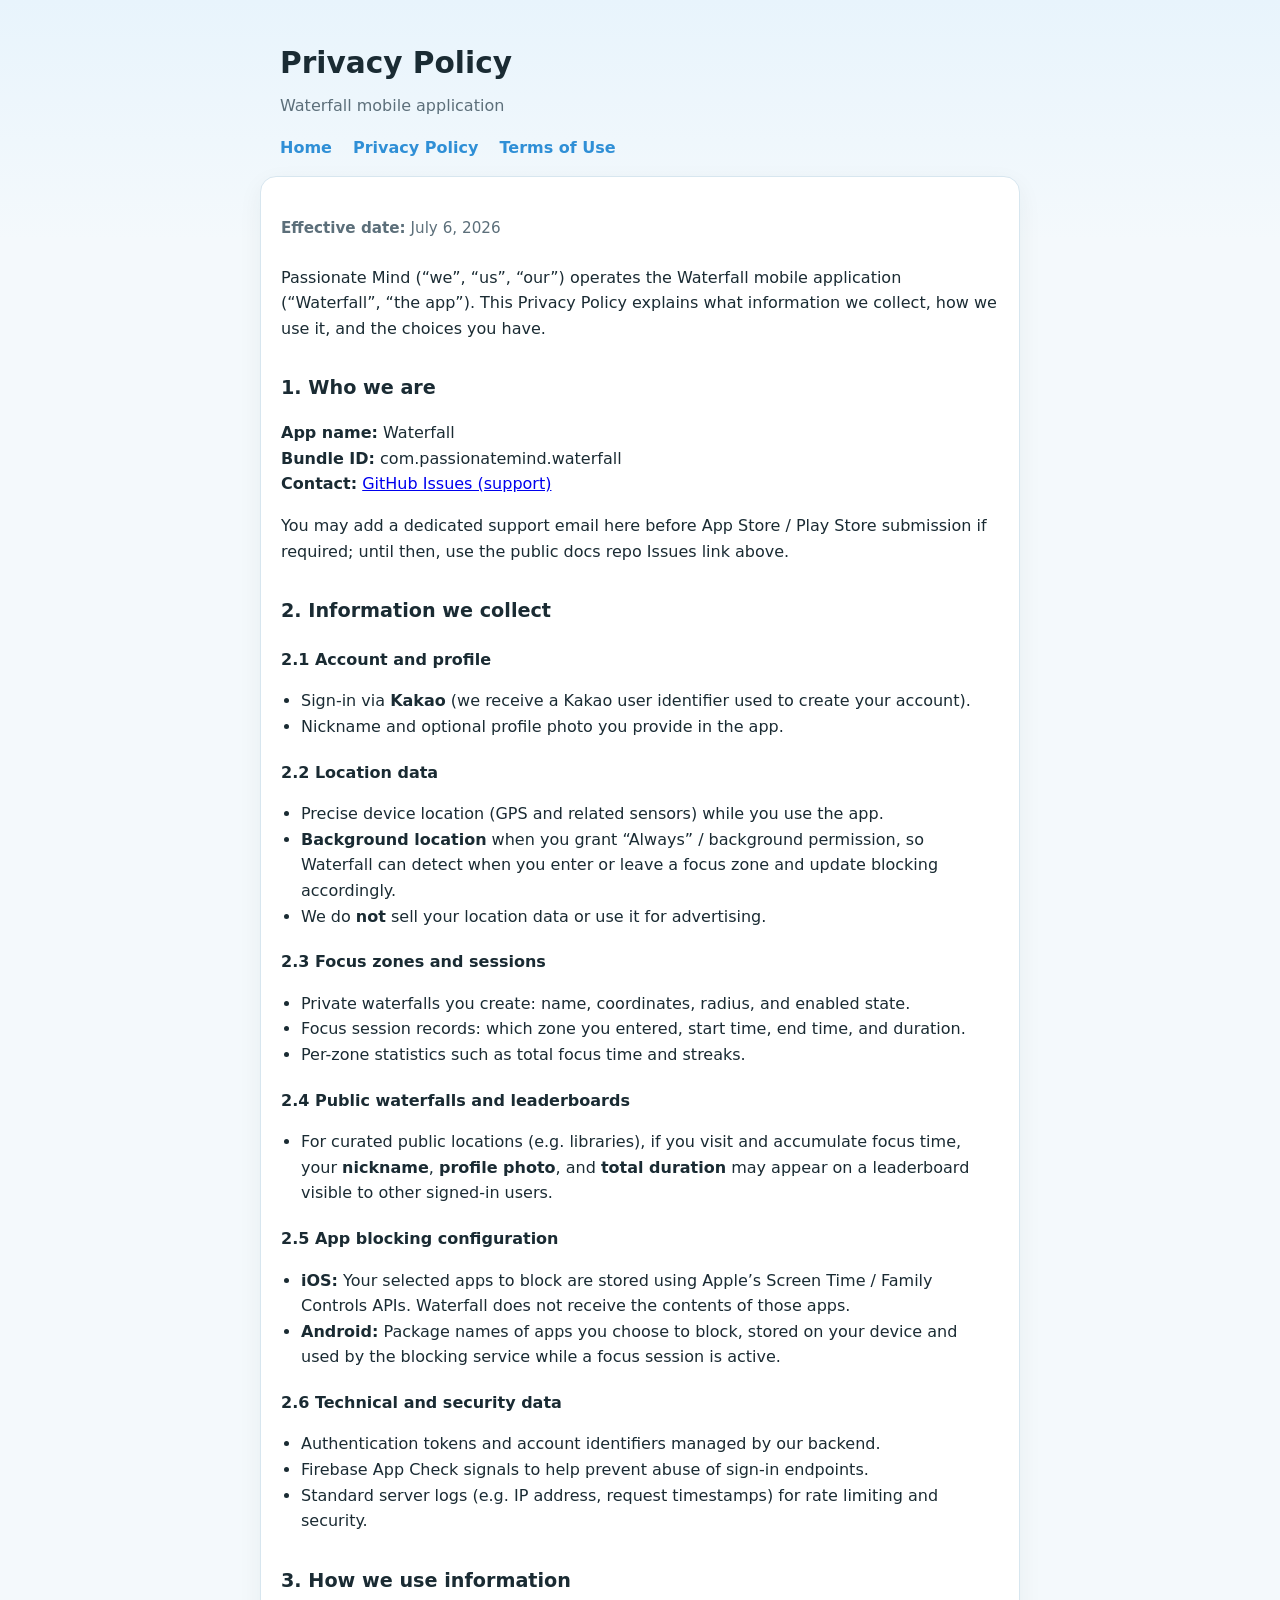
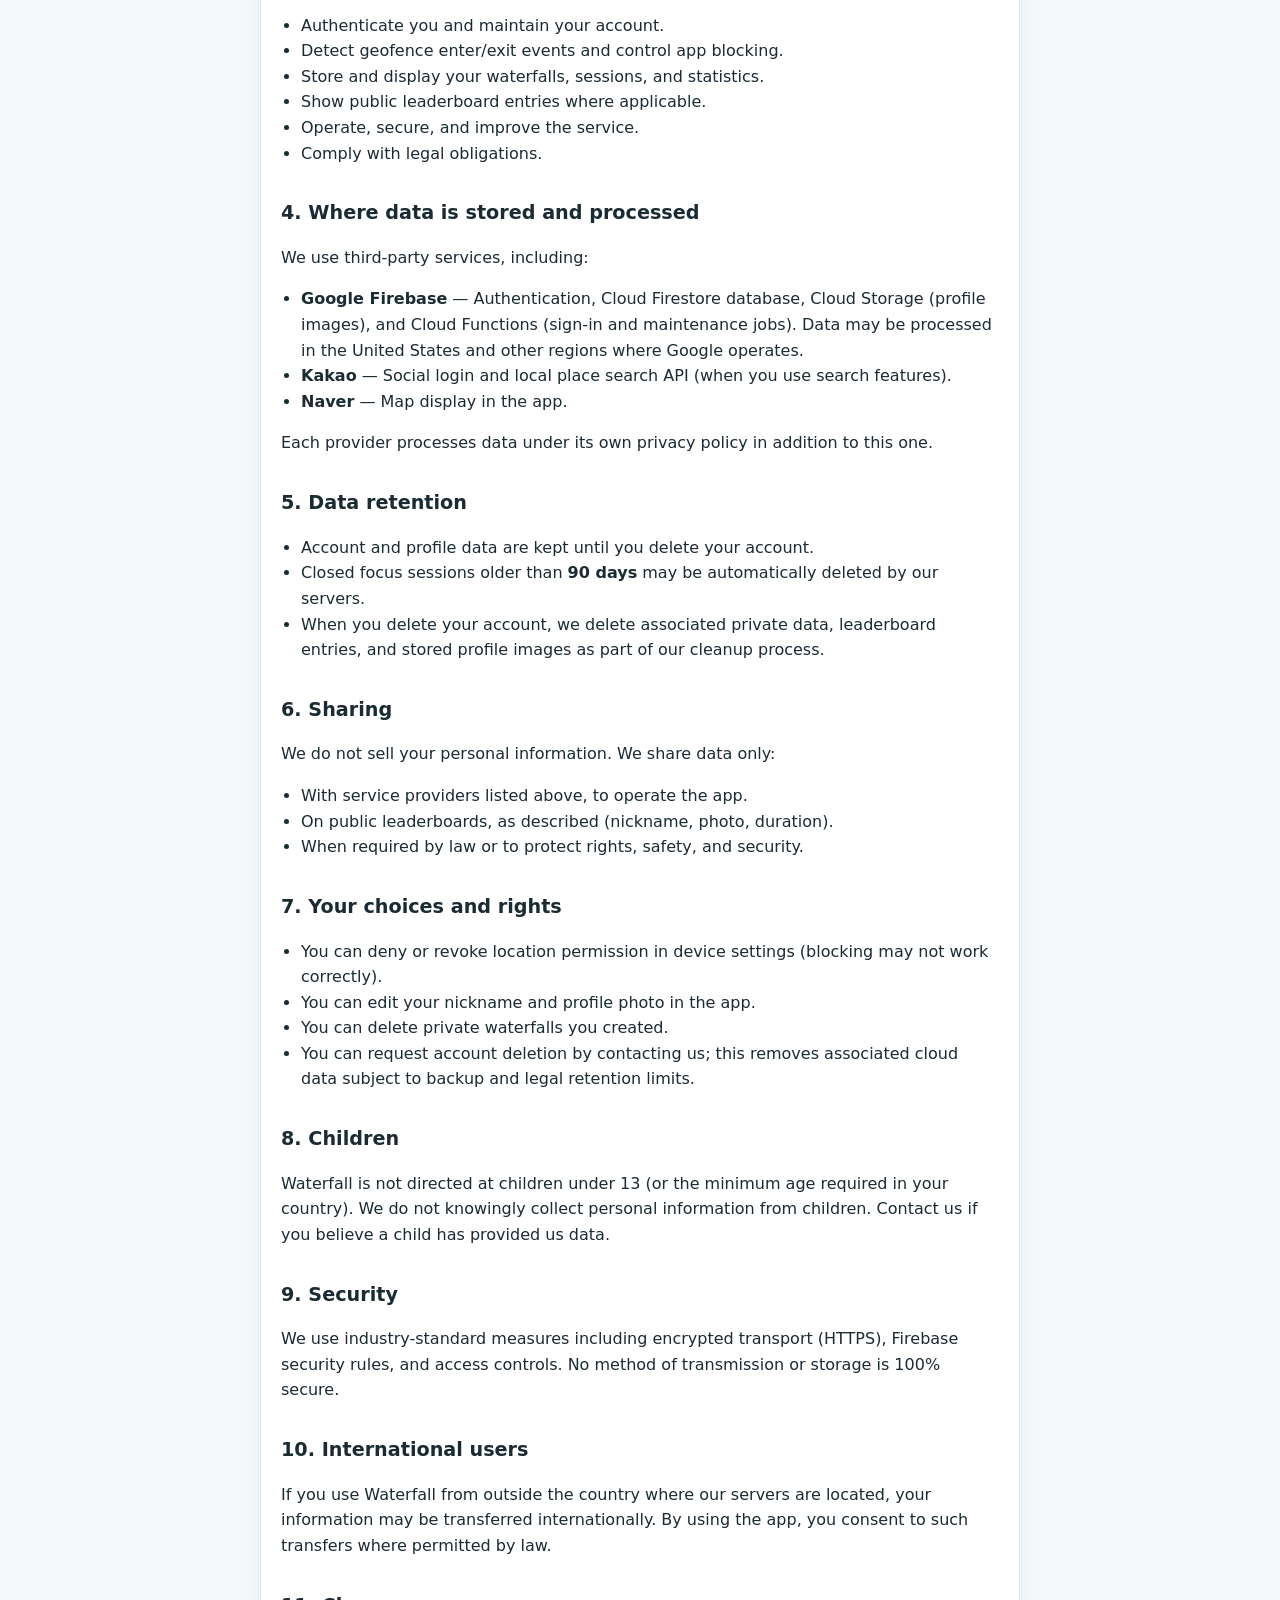
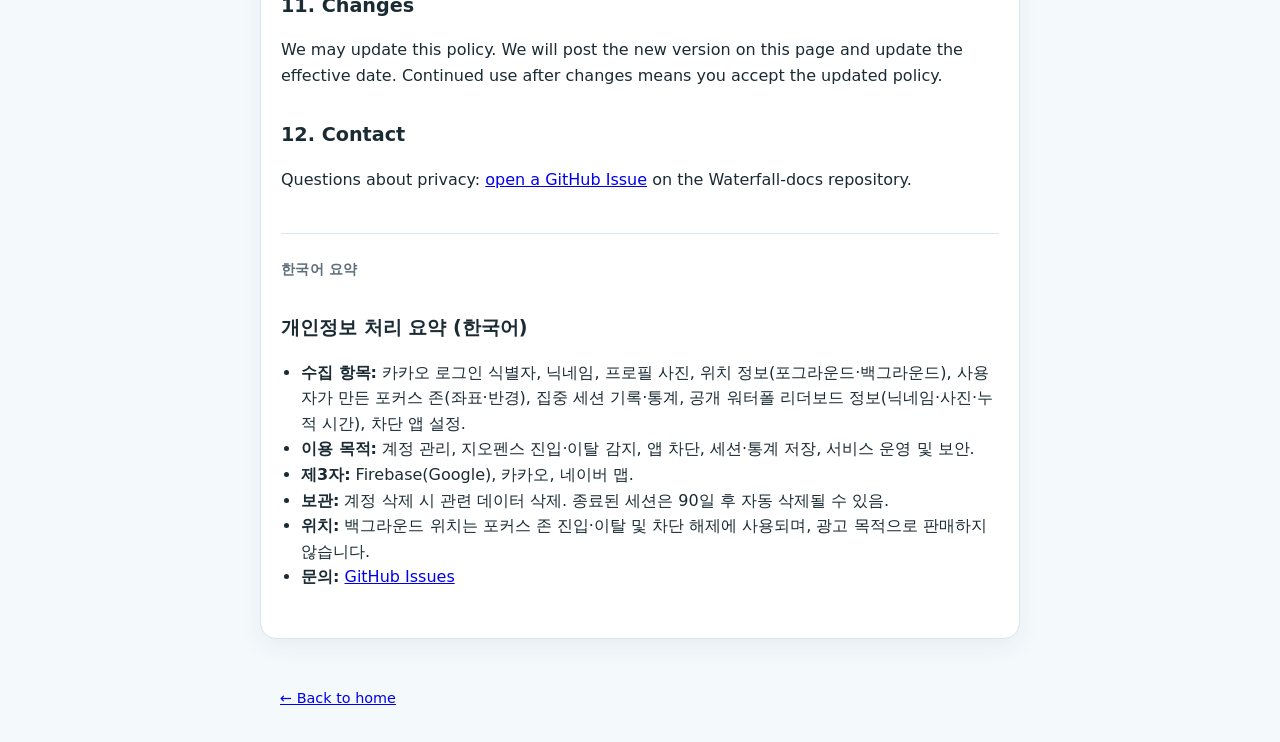
==== privacy.html @ 84b1f86c "Add Waterfall homepage, privacy policy, and terms of use. Co-authored-by: Cursor <cursoragent@cursor" ====
<!DOCTYPE html>
<html lang="en">
  <head>
    <meta charset="utf-8" />
    <meta name="viewport" content="width=device-width, initial-scale=1" />
    <title>Privacy Policy — Waterfall</title>
    <link rel="stylesheet" href="css/style.css" />
  </head>
  <body>
    <header>
      <h1>Privacy Policy</h1>
      <p>Waterfall mobile application</p>
    </header>

    <nav>
      <a href="index.html">Home</a>
      <a href="privacy.html">Privacy Policy</a>
      <a href="terms.html">Terms of Use</a>
    </nav>

    <main>
      <p class="meta"><strong>Effective date:</strong> July 6, 2026</p>

      <p>
        Passionate Mind (“we”, “us”, “our”) operates the Waterfall mobile application
        (“Waterfall”, “the app”). This Privacy Policy explains what information we collect,
        how we use it, and the choices you have.
      </p>

      <h2>1. Who we are</h2>
      <p>
        <strong>App name:</strong> Waterfall<br />
        <strong>Bundle ID:</strong> com.passionatemind.waterfall<br />
        <strong>Contact:</strong>
        <a href="https://github.com/Halley04/Waterfall-docs/issues">GitHub Issues (support)</a>
      </p>
      <p>
        You may add a dedicated support email here before App Store / Play Store submission
        if required; until then, use the public docs repo Issues link above.
      </p>

      <h2>2. Information we collect</h2>

      <h3>2.1 Account and profile</h3>
      <ul>
        <li>Sign-in via <strong>Kakao</strong> (we receive a Kakao user identifier used to create your account).</li>
        <li>Nickname and optional profile photo you provide in the app.</li>
      </ul>

      <h3>2.2 Location data</h3>
      <ul>
        <li>Precise device location (GPS and related sensors) while you use the app.</li>
        <li>
          <strong>Background location</strong> when you grant “Always” / background permission,
          so Waterfall can detect when you enter or leave a focus zone and update blocking
          accordingly.
        </li>
        <li>
          We do <strong>not</strong> sell your location data or use it for advertising.
        </li>
      </ul>

      <h3>2.3 Focus zones and sessions</h3>
      <ul>
        <li>Private waterfalls you create: name, coordinates, radius, and enabled state.</li>
        <li>Focus session records: which zone you entered, start time, end time, and duration.</li>
        <li>Per-zone statistics such as total focus time and streaks.</li>
      </ul>

      <h3>2.4 Public waterfalls and leaderboards</h3>
      <ul>
        <li>
          For curated public locations (e.g. libraries), if you visit and accumulate focus time,
          your <strong>nickname</strong>, <strong>profile photo</strong>, and <strong>total duration</strong>
          may appear on a leaderboard visible to other signed-in users.
        </li>
      </ul>

      <h3>2.5 App blocking configuration</h3>
      <ul>
        <li>
          <strong>iOS:</strong> Your selected apps to block are stored using Apple’s Screen Time /
          Family Controls APIs. Waterfall does not receive the contents of those apps.
        </li>
        <li>
          <strong>Android:</strong> Package names of apps you choose to block, stored on your device
          and used by the blocking service while a focus session is active.
        </li>
      </ul>

      <h3>2.6 Technical and security data</h3>
      <ul>
        <li>Authentication tokens and account identifiers managed by our backend.</li>
        <li>Firebase App Check signals to help prevent abuse of sign-in endpoints.</li>
        <li>Standard server logs (e.g. IP address, request timestamps) for rate limiting and security.</li>
      </ul>

      <h2>3. How we use information</h2>
      <ul>
        <li>Authenticate you and maintain your account.</li>
        <li>Detect geofence enter/exit events and control app blocking.</li>
        <li>Store and display your waterfalls, sessions, and statistics.</li>
        <li>Show public leaderboard entries where applicable.</li>
        <li>Operate, secure, and improve the service.</li>
        <li>Comply with legal obligations.</li>
      </ul>

      <h2>4. Where data is stored and processed</h2>
      <p>We use third-party services, including:</p>
      <ul>
        <li><strong>Google Firebase</strong> — Authentication, Cloud Firestore database, Cloud Storage (profile images), and Cloud Functions (sign-in and maintenance jobs). Data may be processed in the United States and other regions where Google operates.</li>
        <li><strong>Kakao</strong> — Social login and local place search API (when you use search features).</li>
        <li><strong>Naver</strong> — Map display in the app.</li>
      </ul>
      <p>
        Each provider processes data under its own privacy policy in addition to this one.
      </p>

      <h2>5. Data retention</h2>
      <ul>
        <li>Account and profile data are kept until you delete your account.</li>
        <li>Closed focus sessions older than <strong>90 days</strong> may be automatically deleted by our servers.</li>
        <li>When you delete your account, we delete associated private data, leaderboard entries, and stored profile images as part of our cleanup process.</li>
      </ul>

      <h2>6. Sharing</h2>
      <p>We do not sell your personal information. We share data only:</p>
      <ul>
        <li>With service providers listed above, to operate the app.</li>
        <li>On public leaderboards, as described (nickname, photo, duration).</li>
        <li>When required by law or to protect rights, safety, and security.</li>
      </ul>

      <h2>7. Your choices and rights</h2>
      <ul>
        <li>You can deny or revoke location permission in device settings (blocking may not work correctly).</li>
        <li>You can edit your nickname and profile photo in the app.</li>
        <li>You can delete private waterfalls you created.</li>
        <li>You can request account deletion by contacting us; this removes associated cloud data subject to backup and legal retention limits.</li>
      </ul>

      <h2>8. Children</h2>
      <p>
        Waterfall is not directed at children under 13 (or the minimum age required in your
        country). We do not knowingly collect personal information from children. Contact us if
        you believe a child has provided us data.
      </p>

      <h2>9. Security</h2>
      <p>
        We use industry-standard measures including encrypted transport (HTTPS), Firebase
        security rules, and access controls. No method of transmission or storage is 100% secure.
      </p>

      <h2>10. International users</h2>
      <p>
        If you use Waterfall from outside the country where our servers are located, your
        information may be transferred internationally. By using the app, you consent to such
        transfers where permitted by law.
      </p>

      <h2>11. Changes</h2>
      <p>
        We may update this policy. We will post the new version on this page and update the
        effective date. Continued use after changes means you accept the updated policy.
      </p>

      <h2>12. Contact</h2>
      <p>
        Questions about privacy:
        <a href="https://github.com/Halley04/Waterfall-docs/issues">open a GitHub Issue</a>
        on the Waterfall-docs repository.
      </p>

      <p class="lang-divider">한국어 요약</p>

      <h2>개인정보 처리 요약 (한국어)</h2>
      <ul>
        <li><strong>수집 항목:</strong> 카카오 로그인 식별자, 닉네임, 프로필 사진, 위치 정보(포그라운드·백그라운드), 사용자가 만든 포커스 존(좌표·반경), 집중 세션 기록·통계, 공개 워터폴 리더보드 정보(닉네임·사진·누적 시간), 차단 앱 설정.</li>
        <li><strong>이용 목적:</strong> 계정 관리, 지오펜스 진입·이탈 감지, 앱 차단, 세션·통계 저장, 서비스 운영 및 보안.</li>
        <li><strong>제3자:</strong> Firebase(Google), 카카오, 네이버 맵.</li>
        <li><strong>보관:</strong> 계정 삭제 시 관련 데이터 삭제. 종료된 세션은 90일 후 자동 삭제될 수 있음.</li>
        <li><strong>위치:</strong> 백그라운드 위치는 포커스 존 진입·이탈 및 차단 해제에 사용되며, 광고 목적으로 판매하지 않습니다.</li>
        <li><strong>문의:</strong> <a href="https://github.com/Halley04/Waterfall-docs/issues">GitHub Issues</a></li>
      </ul>
    </main>

    <footer>
      <p><a href="index.html">← Back to home</a></p>
    </footer>
  </body>
</html>
---- css/style.css ----
:root {
  color-scheme: light;
  --bg: #f4f9fc;
  --surface: #ffffff;
  --text: #1a2b33;
  --muted: #5c6f7a;
  --accent: #2f8fd6;
  --border: #d7e6ef;
  --max-width: 760px;
}

* {
  box-sizing: border-box;
}

body {
  margin: 0;
  font-family: "Segoe UI", system-ui, -apple-system, sans-serif;
  line-height: 1.6;
  color: var(--text);
  background: linear-gradient(180deg, #e8f4fc 0%, var(--bg) 240px);
}

header {
  max-width: var(--max-width);
  margin: 0 auto;
  padding: 2.5rem 1.25rem 1rem;
}

header h1 {
  margin: 0 0 0.35rem;
  font-size: 1.85rem;
  font-weight: 700;
}

header p {
  margin: 0;
  color: var(--muted);
}

nav {
  max-width: var(--max-width);
  margin: 0 auto;
  padding: 0 1.25rem 1rem;
}

nav a {
  color: var(--accent);
  text-decoration: none;
  margin-right: 1rem;
  font-weight: 600;
}

nav a:hover {
  text-decoration: underline;
}

main {
  max-width: var(--max-width);
  margin: 0 auto 3rem;
  padding: 1.5rem 1.25rem 2rem;
  background: var(--surface);
  border: 1px solid var(--border);
  border-radius: 16px;
  box-shadow: 0 8px 24px rgba(26, 43, 51, 0.06);
}

main h2 {
  margin-top: 2rem;
  margin-bottom: 0.75rem;
  font-size: 1.2rem;
}

main h2:first-child {
  margin-top: 0;
}

main h3 {
  margin-top: 1.25rem;
  margin-bottom: 0.5rem;
  font-size: 1rem;
}

main p,
main li {
  color: var(--text);
}

main ul {
  padding-left: 1.25rem;
}

.meta {
  color: var(--muted);
  font-size: 0.95rem;
  margin-bottom: 1.5rem;
}

.hero {
  max-width: var(--max-width);
  margin: 0 auto;
  padding: 0 1.25rem 2rem;
}

.hero-card {
  background: var(--surface);
  border: 1px solid var(--border);
  border-radius: 16px;
  padding: 1.5rem 1.25rem;
  box-shadow: 0 8px 24px rgba(26, 43, 51, 0.06);
}

.hero-card h2 {
  margin-top: 0;
}

.cta-row {
  display: flex;
  flex-wrap: wrap;
  gap: 0.75rem;
  margin-top: 1.25rem;
}

.cta-row a {
  display: inline-block;
  padding: 0.65rem 1rem;
  border-radius: 10px;
  background: var(--accent);
  color: #fff;
  text-decoration: none;
  font-weight: 600;
}

.cta-row a.secondary {
  background: #fff;
  color: var(--accent);
  border: 1px solid var(--border);
}

footer {
  max-width: var(--max-width);
  margin: 0 auto 2rem;
  padding: 0 1.25rem;
  color: var(--muted);
  font-size: 0.9rem;
}

.lang-divider {
  margin: 2.5rem 0 1rem;
  padding-top: 1.5rem;
  border-top: 1px solid var(--border);
  color: var(--muted);
  font-size: 0.9rem;
  font-weight: 600;
  letter-spacing: 0.02em;
  text-transform: uppercase;
}
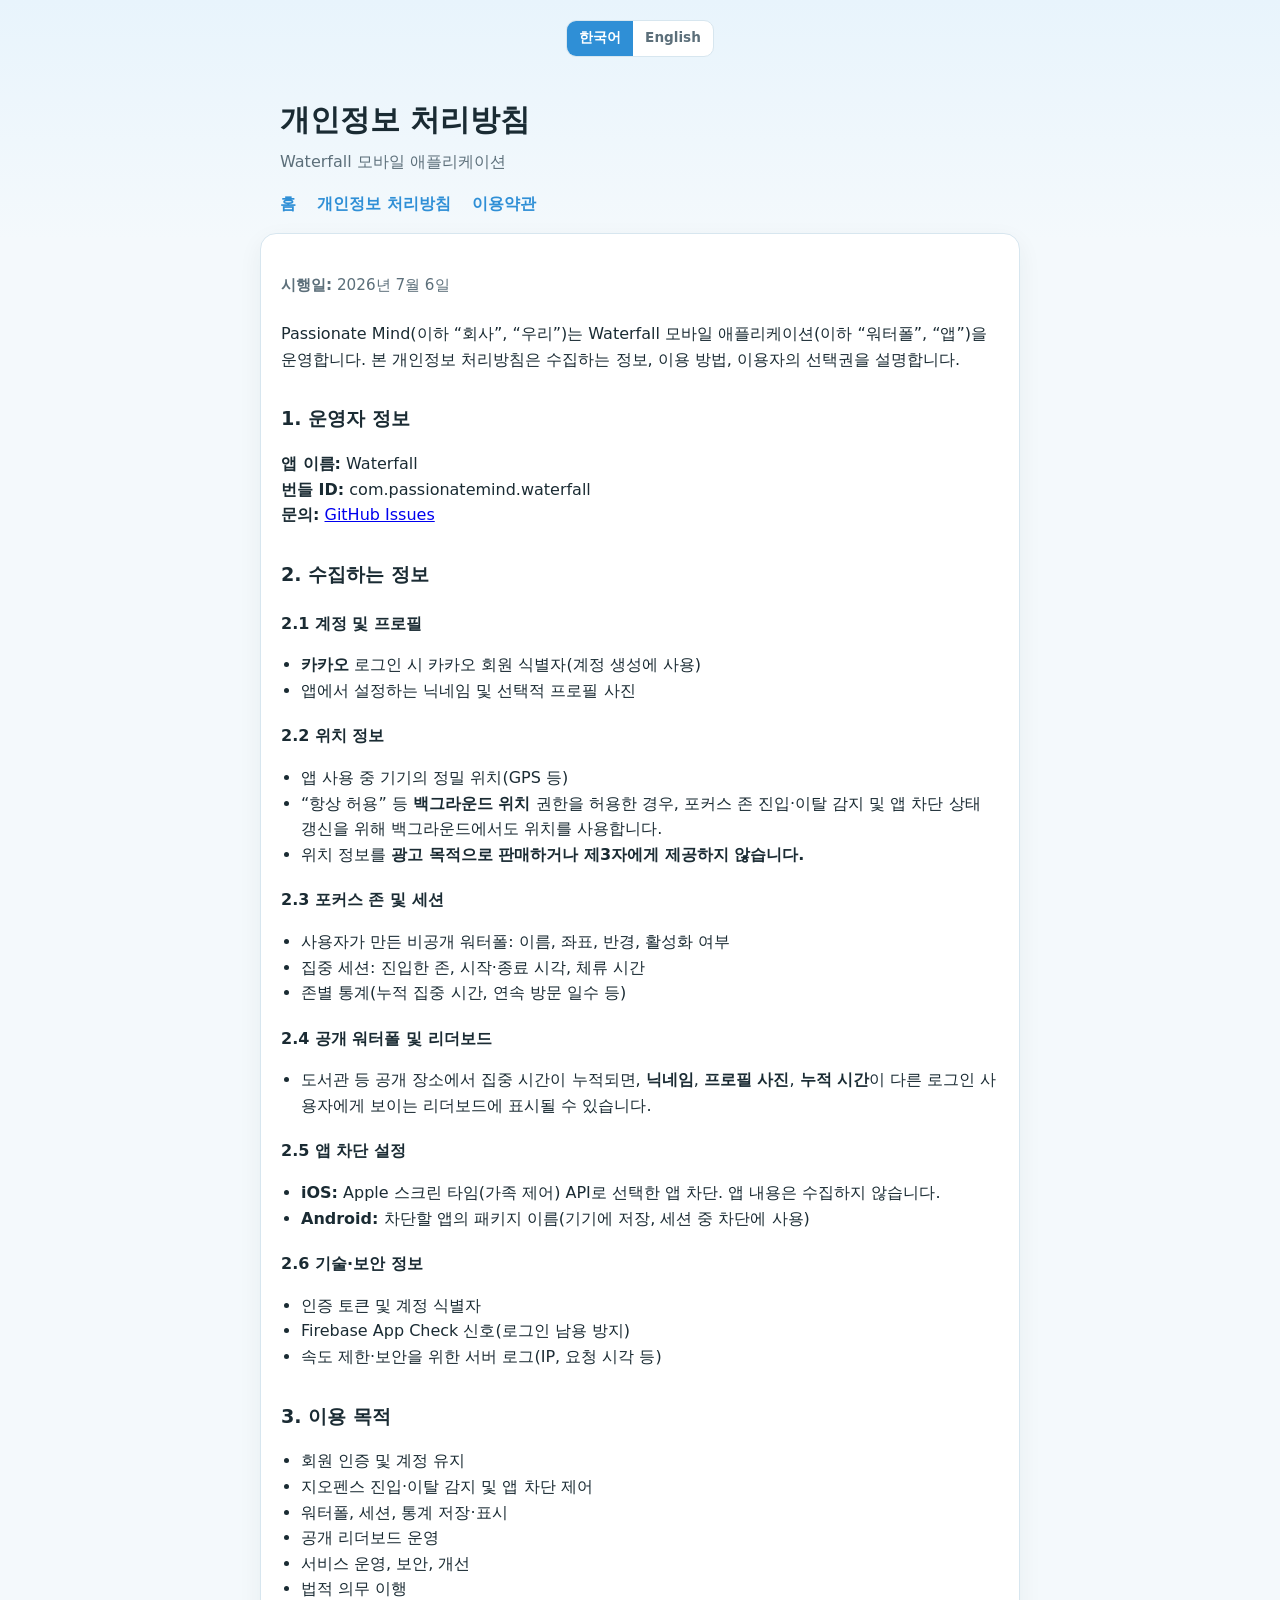
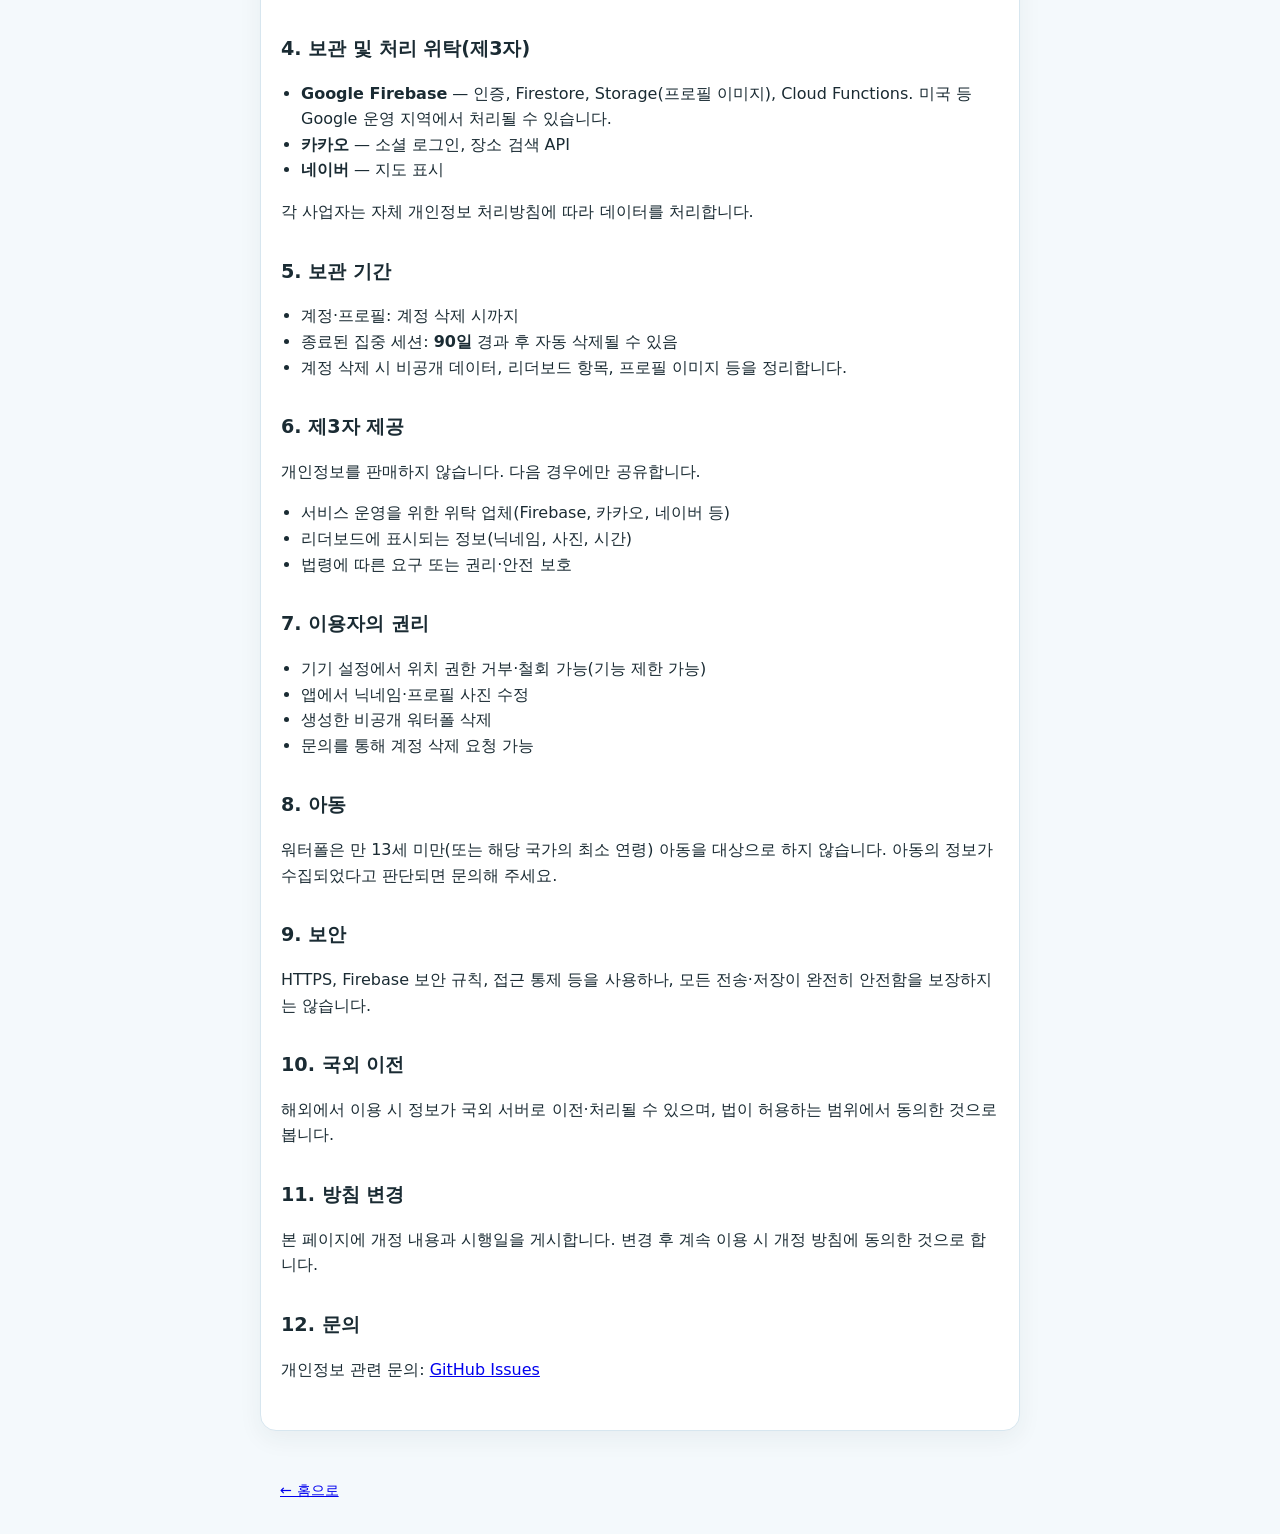
==== commit 2ef91f18: "Default legal pages to Korean with English language toggle. Co-authored-by: Cursor <cursoragent@curs" ====
--- a/privacy.html
+++ b/privacy.html
@@ -1,192 +1,254 @@
 <!DOCTYPE html>
-<html lang="en">
+<html lang="ko">
   <head>
     <meta charset="utf-8" />
     <meta name="viewport" content="width=device-width, initial-scale=1" />
-    <title>Privacy Policy — Waterfall</title>
+    <title>개인정보 처리방침 — Waterfall</title>
     <link rel="stylesheet" href="css/style.css" />
+    <script src="js/i18n.js" defer></script>
   </head>
-  <body>
-    <header>
-      <h1>Privacy Policy</h1>
-      <p>Waterfall mobile application</p>
-    </header>
-
-    <nav>
-      <a href="index.html">Home</a>
-      <a href="privacy.html">Privacy Policy</a>
-      <a href="terms.html">Terms of Use</a>
-    </nav>
-
-    <main>
-      <p class="meta"><strong>Effective date:</strong> July 6, 2026</p>
-
-      <p>
-        Passionate Mind (“we”, “us”, “our”) operates the Waterfall mobile application
-        (“Waterfall”, “the app”). This Privacy Policy explains what information we collect,
-        how we use it, and the choices you have.
-      </p>
-
-      <h2>1. Who we are</h2>
-      <p>
-        <strong>App name:</strong> Waterfall<br />
-        <strong>Bundle ID:</strong> com.passionatemind.waterfall<br />
-        <strong>Contact:</strong>
-        <a href="https://github.com/Halley04/Waterfall-docs/issues">GitHub Issues (support)</a>
-      </p>
-      <p>
-        You may add a dedicated support email here before App Store / Play Store submission
-        if required; until then, use the public docs repo Issues link above.
-      </p>
-
-      <h2>2. Information we collect</h2>
-
-      <h3>2.1 Account and profile</h3>
-      <ul>
-        <li>Sign-in via <strong>Kakao</strong> (we receive a Kakao user identifier used to create your account).</li>
-        <li>Nickname and optional profile photo you provide in the app.</li>
-      </ul>
-
-      <h3>2.2 Location data</h3>
-      <ul>
-        <li>Precise device location (GPS and related sensors) while you use the app.</li>
-        <li>
-          <strong>Background location</strong> when you grant “Always” / background permission,
-          so Waterfall can detect when you enter or leave a focus zone and update blocking
-          accordingly.
-        </li>
-        <li>
-          We do <strong>not</strong> sell your location data or use it for advertising.
-        </li>
-      </ul>
-
-      <h3>2.3 Focus zones and sessions</h3>
-      <ul>
-        <li>Private waterfalls you create: name, coordinates, radius, and enabled state.</li>
-        <li>Focus session records: which zone you entered, start time, end time, and duration.</li>
-        <li>Per-zone statistics such as total focus time and streaks.</li>
-      </ul>
-
-      <h3>2.4 Public waterfalls and leaderboards</h3>
-      <ul>
-        <li>
-          For curated public locations (e.g. libraries), if you visit and accumulate focus time,
-          your <strong>nickname</strong>, <strong>profile photo</strong>, and <strong>total duration</strong>
-          may appear on a leaderboard visible to other signed-in users.
-        </li>
-      </ul>
-
-      <h3>2.5 App blocking configuration</h3>
-      <ul>
-        <li>
-          <strong>iOS:</strong> Your selected apps to block are stored using Apple’s Screen Time /
-          Family Controls APIs. Waterfall does not receive the contents of those apps.
-        </li>
-        <li>
-          <strong>Android:</strong> Package names of apps you choose to block, stored on your device
-          and used by the blocking service while a focus session is active.
-        </li>
-      </ul>
-
-      <h3>2.6 Technical and security data</h3>
-      <ul>
-        <li>Authentication tokens and account identifiers managed by our backend.</li>
-        <li>Firebase App Check signals to help prevent abuse of sign-in endpoints.</li>
-        <li>Standard server logs (e.g. IP address, request timestamps) for rate limiting and security.</li>
-      </ul>
-
-      <h2>3. How we use information</h2>
-      <ul>
-        <li>Authenticate you and maintain your account.</li>
-        <li>Detect geofence enter/exit events and control app blocking.</li>
-        <li>Store and display your waterfalls, sessions, and statistics.</li>
-        <li>Show public leaderboard entries where applicable.</li>
-        <li>Operate, secure, and improve the service.</li>
-        <li>Comply with legal obligations.</li>
-      </ul>
-
-      <h2>4. Where data is stored and processed</h2>
-      <p>We use third-party services, including:</p>
-      <ul>
-        <li><strong>Google Firebase</strong> — Authentication, Cloud Firestore database, Cloud Storage (profile images), and Cloud Functions (sign-in and maintenance jobs). Data may be processed in the United States and other regions where Google operates.</li>
-        <li><strong>Kakao</strong> — Social login and local place search API (when you use search features).</li>
-        <li><strong>Naver</strong> — Map display in the app.</li>
-      </ul>
-      <p>
-        Each provider processes data under its own privacy policy in addition to this one.
-      </p>
-
-      <h2>5. Data retention</h2>
-      <ul>
-        <li>Account and profile data are kept until you delete your account.</li>
-        <li>Closed focus sessions older than <strong>90 days</strong> may be automatically deleted by our servers.</li>
-        <li>When you delete your account, we delete associated private data, leaderboard entries, and stored profile images as part of our cleanup process.</li>
-      </ul>
-
-      <h2>6. Sharing</h2>
-      <p>We do not sell your personal information. We share data only:</p>
-      <ul>
-        <li>With service providers listed above, to operate the app.</li>
-        <li>On public leaderboards, as described (nickname, photo, duration).</li>
-        <li>When required by law or to protect rights, safety, and security.</li>
-      </ul>
-
-      <h2>7. Your choices and rights</h2>
-      <ul>
-        <li>You can deny or revoke location permission in device settings (blocking may not work correctly).</li>
-        <li>You can edit your nickname and profile photo in the app.</li>
-        <li>You can delete private waterfalls you created.</li>
-        <li>You can request account deletion by contacting us; this removes associated cloud data subject to backup and legal retention limits.</li>
-      </ul>
-
-      <h2>8. Children</h2>
-      <p>
-        Waterfall is not directed at children under 13 (or the minimum age required in your
-        country). We do not knowingly collect personal information from children. Contact us if
-        you believe a child has provided us data.
-      </p>
-
-      <h2>9. Security</h2>
-      <p>
-        We use industry-standard measures including encrypted transport (HTTPS), Firebase
-        security rules, and access controls. No method of transmission or storage is 100% secure.
-      </p>
-
-      <h2>10. International users</h2>
-      <p>
-        If you use Waterfall from outside the country where our servers are located, your
-        information may be transferred internationally. By using the app, you consent to such
-        transfers where permitted by law.
-      </p>
-
-      <h2>11. Changes</h2>
-      <p>
-        We may update this policy. We will post the new version on this page and update the
-        effective date. Continued use after changes means you accept the updated policy.
-      </p>
-
-      <h2>12. Contact</h2>
-      <p>
-        Questions about privacy:
-        <a href="https://github.com/Halley04/Waterfall-docs/issues">open a GitHub Issue</a>
-        on the Waterfall-docs repository.
-      </p>
-
-      <p class="lang-divider">한국어 요약</p>
-
-      <h2>개인정보 처리 요약 (한국어)</h2>
-      <ul>
-        <li><strong>수집 항목:</strong> 카카오 로그인 식별자, 닉네임, 프로필 사진, 위치 정보(포그라운드·백그라운드), 사용자가 만든 포커스 존(좌표·반경), 집중 세션 기록·통계, 공개 워터폴 리더보드 정보(닉네임·사진·누적 시간), 차단 앱 설정.</li>
-        <li><strong>이용 목적:</strong> 계정 관리, 지오펜스 진입·이탈 감지, 앱 차단, 세션·통계 저장, 서비스 운영 및 보안.</li>
-        <li><strong>제3자:</strong> Firebase(Google), 카카오, 네이버 맵.</li>
-        <li><strong>보관:</strong> 계정 삭제 시 관련 데이터 삭제. 종료된 세션은 90일 후 자동 삭제될 수 있음.</li>
-        <li><strong>위치:</strong> 백그라운드 위치는 포커스 존 진입·이탈 및 차단 해제에 사용되며, 광고 목적으로 판매하지 않습니다.</li>
-        <li><strong>문의:</strong> <a href="https://github.com/Halley04/Waterfall-docs/issues">GitHub Issues</a></li>
-      </ul>
-    </main>
-
-    <footer>
-      <p><a href="index.html">← Back to home</a></p>
-    </footer>
+  <body data-default-lang="ko">
+    <div class="lang-switch" role="group" aria-label="Language">
+      <button type="button" data-lang-btn="ko" class="active" aria-pressed="true">한국어</button>
+      <button type="button" data-lang-btn="en" aria-pressed="false">English</button>
+    </div>
+
+    <div data-lang-block="ko">
+      <span data-page-title hidden>개인정보 처리방침 — Waterfall</span>
+      <header>
+        <h1>개인정보 처리방침</h1>
+        <p>Waterfall 모바일 애플리케이션</p>
+      </header>
+      <nav>
+        <div class="nav-links">
+          <a href="index.html">홈</a>
+          <a href="privacy.html">개인정보 처리방침</a>
+          <a href="terms.html">이용약관</a>
+        </div>
+      </nav>
+      <main>
+        <p class="meta"><strong>시행일:</strong> 2026년 7월 6일</p>
+        <p>
+          Passionate Mind(이하 “회사”, “우리”)는 Waterfall 모바일 애플리케이션(이하 “워터폴”, “앱”)을
+          운영합니다. 본 개인정보 처리방침은 수집하는 정보, 이용 방법, 이용자의 선택권을 설명합니다.
+        </p>
+
+        <h2>1. 운영자 정보</h2>
+        <p>
+          <strong>앱 이름:</strong> Waterfall<br />
+          <strong>번들 ID:</strong> com.passionatemind.waterfall<br />
+          <strong>문의:</strong>
+          <a href="https://github.com/Halley04/Waterfall-docs/issues">GitHub Issues</a>
+        </p>
+
+        <h2>2. 수집하는 정보</h2>
+        <h3>2.1 계정 및 프로필</h3>
+        <ul>
+          <li><strong>카카오</strong> 로그인 시 카카오 회원 식별자(계정 생성에 사용)</li>
+          <li>앱에서 설정하는 닉네임 및 선택적 프로필 사진</li>
+        </ul>
+        <h3>2.2 위치 정보</h3>
+        <ul>
+          <li>앱 사용 중 기기의 정밀 위치(GPS 등)</li>
+          <li>
+            “항상 허용” 등 <strong>백그라운드 위치</strong> 권한을 허용한 경우, 포커스 존 진입·이탈
+            감지 및 앱 차단 상태 갱신을 위해 백그라운드에서도 위치를 사용합니다.
+          </li>
+          <li>위치 정보를 <strong>광고 목적으로 판매하거나 제3자에게 제공하지 않습니다.</strong></li>
+        </ul>
+        <h3>2.3 포커스 존 및 세션</h3>
+        <ul>
+          <li>사용자가 만든 비공개 워터폴: 이름, 좌표, 반경, 활성화 여부</li>
+          <li>집중 세션: 진입한 존, 시작·종료 시각, 체류 시간</li>
+          <li>존별 통계(누적 집중 시간, 연속 방문 일수 등)</li>
+        </ul>
+        <h3>2.4 공개 워터폴 및 리더보드</h3>
+        <ul>
+          <li>
+            도서관 등 공개 장소에서 집중 시간이 누적되면, <strong>닉네임</strong>,
+            <strong>프로필 사진</strong>, <strong>누적 시간</strong>이 다른 로그인 사용자에게
+            보이는 리더보드에 표시될 수 있습니다.
+          </li>
+        </ul>
+        <h3>2.5 앱 차단 설정</h3>
+        <ul>
+          <li><strong>iOS:</strong> Apple 스크린 타임(가족 제어) API로 선택한 앱 차단. 앱 내용은 수집하지 않습니다.</li>
+          <li><strong>Android:</strong> 차단할 앱의 패키지 이름(기기에 저장, 세션 중 차단에 사용)</li>
+        </ul>
+        <h3>2.6 기술·보안 정보</h3>
+        <ul>
+          <li>인증 토큰 및 계정 식별자</li>
+          <li>Firebase App Check 신호(로그인 남용 방지)</li>
+          <li>속도 제한·보안을 위한 서버 로그(IP, 요청 시각 등)</li>
+        </ul>
+
+        <h2>3. 이용 목적</h2>
+        <ul>
+          <li>회원 인증 및 계정 유지</li>
+          <li>지오펜스 진입·이탈 감지 및 앱 차단 제어</li>
+          <li>워터폴, 세션, 통계 저장·표시</li>
+          <li>공개 리더보드 운영</li>
+          <li>서비스 운영, 보안, 개선</li>
+          <li>법적 의무 이행</li>
+        </ul>
+
+        <h2>4. 보관 및 처리 위탁(제3자)</h2>
+        <ul>
+          <li><strong>Google Firebase</strong> — 인증, Firestore, Storage(프로필 이미지), Cloud Functions. 미국 등 Google 운영 지역에서 처리될 수 있습니다.</li>
+          <li><strong>카카오</strong> — 소셜 로그인, 장소 검색 API</li>
+          <li><strong>네이버</strong> — 지도 표시</li>
+        </ul>
+        <p>각 사업자는 자체 개인정보 처리방침에 따라 데이터를 처리합니다.</p>
+
+        <h2>5. 보관 기간</h2>
+        <ul>
+          <li>계정·프로필: 계정 삭제 시까지</li>
+          <li>종료된 집중 세션: <strong>90일</strong> 경과 후 자동 삭제될 수 있음</li>
+          <li>계정 삭제 시 비공개 데이터, 리더보드 항목, 프로필 이미지 등을 정리합니다.</li>
+        </ul>
+
+        <h2>6. 제3자 제공</h2>
+        <p>개인정보를 판매하지 않습니다. 다음 경우에만 공유합니다.</p>
+        <ul>
+          <li>서비스 운영을 위한 위탁 업체(Firebase, 카카오, 네이버 등)</li>
+          <li>리더보드에 표시되는 정보(닉네임, 사진, 시간)</li>
+          <li>법령에 따른 요구 또는 권리·안전 보호</li>
+        </ul>
+
+        <h2>7. 이용자의 권리</h2>
+        <ul>
+          <li>기기 설정에서 위치 권한 거부·철회 가능(기능 제한 가능)</li>
+          <li>앱에서 닉네임·프로필 사진 수정</li>
+          <li>생성한 비공개 워터폴 삭제</li>
+          <li>문의를 통해 계정 삭제 요청 가능</li>
+        </ul>
+
+        <h2>8. 아동</h2>
+        <p>
+          워터폴은 만 13세 미만(또는 해당 국가의 최소 연령) 아동을 대상으로 하지 않습니다.
+          아동의 정보가 수집되었다고 판단되면 문의해 주세요.
+        </p>
+
+        <h2>9. 보안</h2>
+        <p>HTTPS, Firebase 보안 규칙, 접근 통제 등을 사용하나, 모든 전송·저장이 완전히 안전함을 보장하지는 않습니다.</p>
+
+        <h2>10. 국외 이전</h2>
+        <p>해외에서 이용 시 정보가 국외 서버로 이전·처리될 수 있으며, 법이 허용하는 범위에서 동의한 것으로 봅니다.</p>
+
+        <h2>11. 방침 변경</h2>
+        <p>본 페이지에 개정 내용과 시행일을 게시합니다. 변경 후 계속 이용 시 개정 방침에 동의한 것으로 합니다.</p>
+
+        <h2>12. 문의</h2>
+        <p>
+          개인정보 관련 문의:
+          <a href="https://github.com/Halley04/Waterfall-docs/issues">GitHub Issues</a>
+        </p>
+      </main>
+      <footer><p><a href="index.html">← 홈으로</a></p></footer>
+    </div>
+
+    <div data-lang-block="en" hidden>
+      <span data-page-title hidden>Privacy Policy — Waterfall</span>
+      <header>
+        <h1>Privacy Policy</h1>
+        <p>Waterfall mobile application</p>
+      </header>
+      <nav>
+        <div class="nav-links">
+          <a href="index.html">Home</a>
+          <a href="privacy.html">Privacy Policy</a>
+          <a href="terms.html">Terms of Use</a>
+        </div>
+      </nav>
+      <main>
+        <p class="meta"><strong>Effective date:</strong> July 6, 2026</p>
+        <p>
+          Passionate Mind (“we”, “us”, “our”) operates the Waterfall mobile application
+          (“Waterfall”, “the app”). This Privacy Policy explains what information we collect,
+          how we use it, and the choices you have.
+        </p>
+        <h2>1. Who we are</h2>
+        <p>
+          <strong>App name:</strong> Waterfall<br />
+          <strong>Bundle ID:</strong> com.passionatemind.waterfall<br />
+          <strong>Contact:</strong>
+          <a href="https://github.com/Halley04/Waterfall-docs/issues">GitHub Issues</a>
+        </p>
+        <h2>2. Information we collect</h2>
+        <h3>2.1 Account and profile</h3>
+        <ul>
+          <li>Sign-in via <strong>Kakao</strong> (Kakao user identifier for your account).</li>
+          <li>Nickname and optional profile photo.</li>
+        </ul>
+        <h3>2.2 Location data</h3>
+        <ul>
+          <li>Precise device location while you use the app.</li>
+          <li><strong>Background location</strong> when permitted, for geofence enter/exit and blocking.</li>
+          <li>We do <strong>not</strong> sell location data or use it for advertising.</li>
+        </ul>
+        <h3>2.3 Focus zones and sessions</h3>
+        <ul>
+          <li>Private waterfalls: name, coordinates, radius, enabled state.</li>
+          <li>Focus sessions: zone, start/end time, duration.</li>
+          <li>Per-zone statistics and streaks.</li>
+        </ul>
+        <h3>2.4 Public waterfalls and leaderboards</h3>
+        <ul>
+          <li>Nickname, profile photo, and total duration may appear on leaderboards visible to other signed-in users.</li>
+        </ul>
+        <h3>2.5 App blocking configuration</h3>
+        <ul>
+          <li><strong>iOS:</strong> Screen Time / Family Controls; app contents are not collected.</li>
+          <li><strong>Android:</strong> Package names of blocked apps, stored on device.</li>
+        </ul>
+        <h3>2.6 Technical and security data</h3>
+        <ul>
+          <li>Authentication tokens and account identifiers.</li>
+          <li>Firebase App Check signals.</li>
+          <li>Server logs (IP, timestamps) for rate limiting and security.</li>
+        </ul>
+        <h2>3. How we use information</h2>
+        <ul>
+          <li>Authenticate and maintain your account.</li>
+          <li>Detect geofence events and control blocking.</li>
+          <li>Store waterfalls, sessions, and statistics.</li>
+          <li>Operate public leaderboards.</li>
+          <li>Operate, secure, and improve the service.</li>
+          <li>Comply with legal obligations.</li>
+        </ul>
+        <h2>4. Where data is stored and processed</h2>
+        <ul>
+          <li><strong>Google Firebase</strong> — Auth, Firestore, Storage, Cloud Functions.</li>
+          <li><strong>Kakao</strong> — Login and place search.</li>
+          <li><strong>Naver</strong> — Maps.</li>
+        </ul>
+        <h2>5. Data retention</h2>
+        <ul>
+          <li>Account data until deletion.</li>
+          <li>Closed sessions may be deleted after <strong>90 days</strong>.</li>
+          <li>Account deletion triggers cleanup of associated data.</li>
+        </ul>
+        <h2>6. Sharing</h2>
+        <p>We do not sell personal information. We share only with service providers, on leaderboards as described, or when required by law.</p>
+        <h2>7. Your choices and rights</h2>
+        <ul>
+          <li>Revoke location permission in device settings.</li>
+          <li>Edit profile in the app.</li>
+          <li>Delete private waterfalls.</li>
+          <li>Request account deletion by contacting us.</li>
+        </ul>
+        <h2>8. Children</h2>
+        <p>Not directed at children under 13. Contact us if you believe a child provided data.</p>
+        <h2>9. Security</h2>
+        <p>We use HTTPS, Firebase rules, and access controls. No method is 100% secure.</p>
+        <h2>10. International users</h2>
+        <p>Data may be transferred internationally where permitted by law.</p>
+        <h2>11. Changes</h2>
+        <p>We post updates on this page. Continued use means acceptance.</p>
+        <h2>12. Contact</h2>
+        <p>Questions: <a href="https://github.com/Halley04/Waterfall-docs/issues">GitHub Issues</a></p>
+      </main>
+      <footer><p><a href="index.html">← Back to home</a></p></footer>
+    </div>
   </body>
 </html>
--- a/css/style.css
+++ b/css/style.css
@@ -42,17 +42,58 @@
   max-width: var(--max-width);
   margin: 0 auto;
   padding: 0 1.25rem 1rem;
+  display: flex;
+  flex-wrap: wrap;
+  align-items: center;
+  gap: 0.5rem 1rem;
 }
 
-nav a {
+nav .nav-links a {
   color: var(--accent);
   text-decoration: none;
   margin-right: 1rem;
   font-weight: 600;
 }
 
-nav a:hover {
+nav .nav-links a:hover {
   text-decoration: underline;
+}
+
+body > .lang-switch {
+  display: flex;
+  max-width: var(--max-width);
+  margin: 1.25rem auto 0;
+  padding: 0;
+  justify-content: flex-end;
+  width: fit-content;
+  border: 1px solid var(--border);
+  border-radius: 10px;
+  overflow: hidden;
+  background: var(--surface);
+}
+
+.lang-switch button {
+  border: 0;
+  background: transparent;
+  color: var(--muted);
+  font: inherit;
+  font-size: 0.85rem;
+  font-weight: 600;
+  padding: 0.4rem 0.75rem;
+  cursor: pointer;
+}
+
+.lang-switch button.active {
+  background: var(--accent);
+  color: #fff;
+}
+
+.lang-switch button:hover:not(.active) {
+  background: #f0f7fb;
+}
+
+[data-lang-block][hidden] {
+  display: none !important;
 }
 
 main {
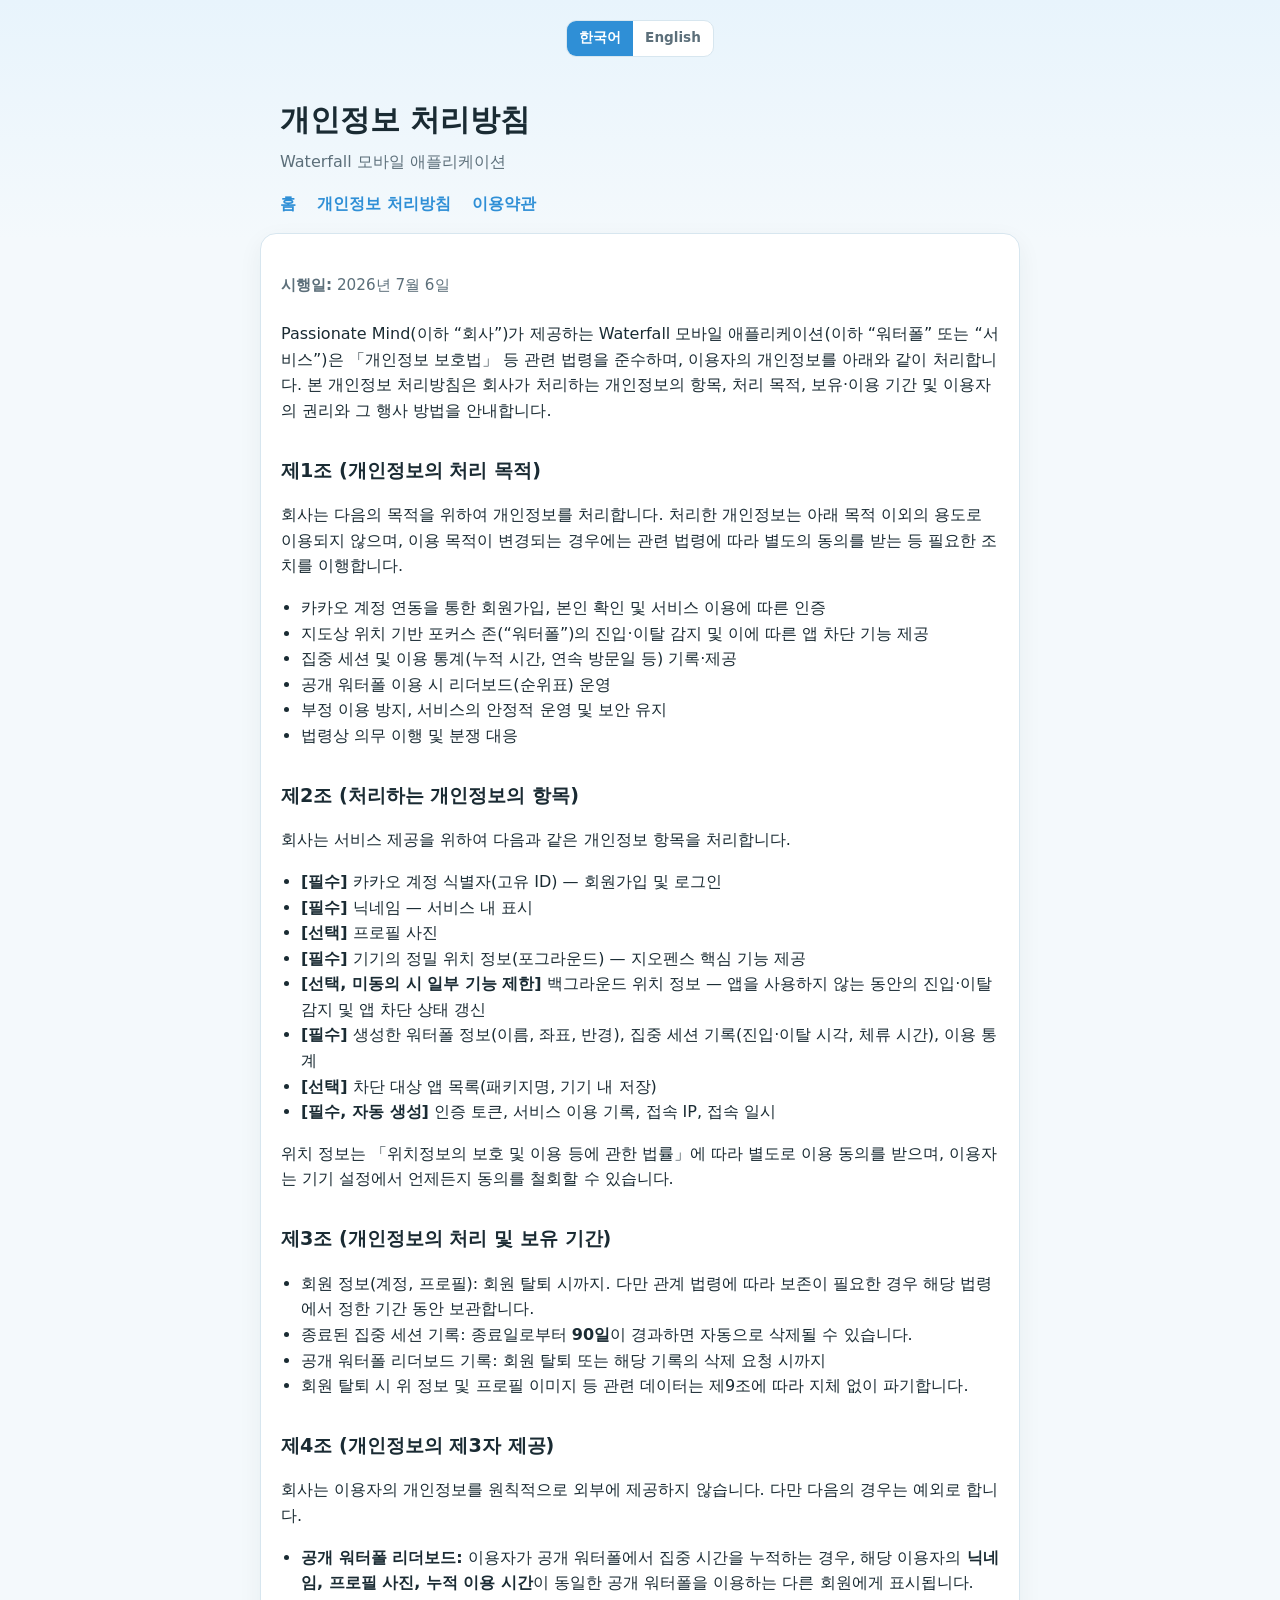
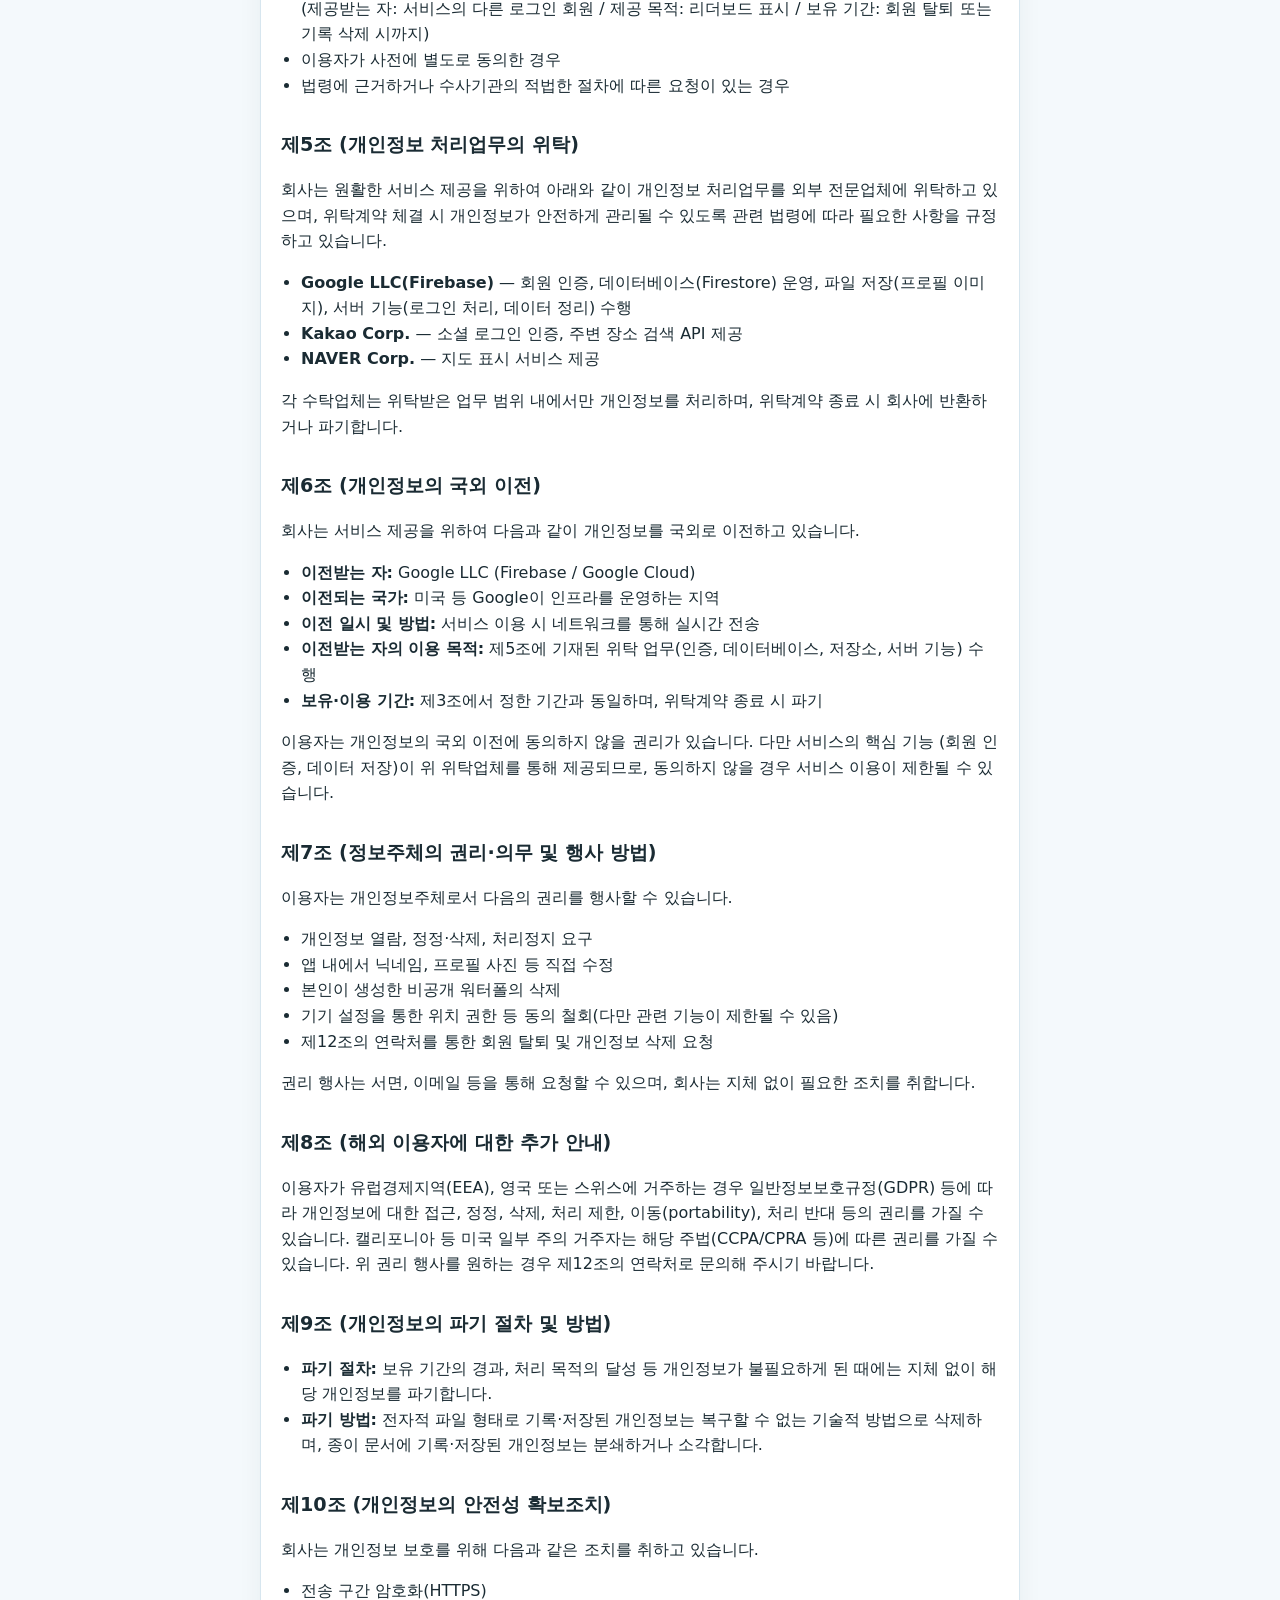
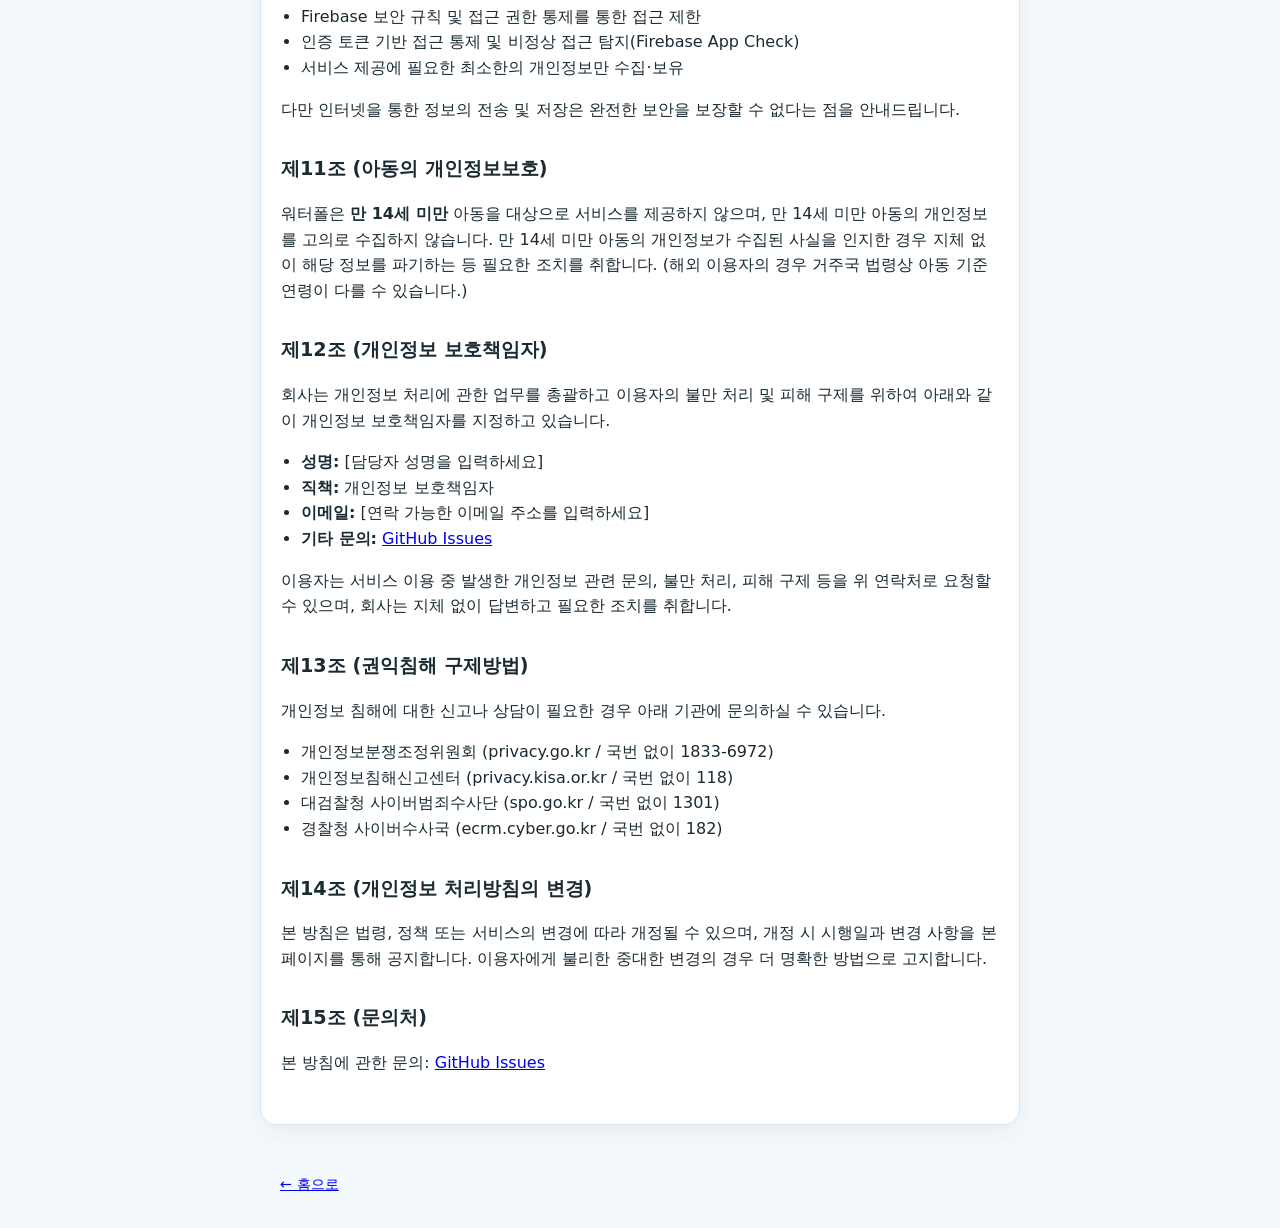
==== commit 6f8f0421: "Rewrite privacy policy and terms for PIPA compliance Restructure into formal numbered articles, fix " ====
--- a/privacy.html
+++ b/privacy.html
@@ -29,118 +29,175 @@
       <main>
         <p class="meta"><strong>시행일:</strong> 2026년 7월 6일</p>
         <p>
-          Passionate Mind(이하 “회사”, “우리”)는 Waterfall 모바일 애플리케이션(이하 “워터폴”, “앱”)을
-          운영합니다. 본 개인정보 처리방침은 수집하는 정보, 이용 방법, 이용자의 선택권을 설명합니다.
-        </p>
-
-        <h2>1. 운영자 정보</h2>
-        <p>
-          <strong>앱 이름:</strong> Waterfall<br />
-          <strong>번들 ID:</strong> com.passionatemind.waterfall<br />
-          <strong>문의:</strong>
-          <a href="https://github.com/Halley04/Waterfall-docs/issues">GitHub Issues</a>
-        </p>
-
-        <h2>2. 수집하는 정보</h2>
-        <h3>2.1 계정 및 프로필</h3>
-        <ul>
-          <li><strong>카카오</strong> 로그인 시 카카오 회원 식별자(계정 생성에 사용)</li>
-          <li>앱에서 설정하는 닉네임 및 선택적 프로필 사진</li>
-        </ul>
-        <h3>2.2 위치 정보</h3>
-        <ul>
-          <li>앱 사용 중 기기의 정밀 위치(GPS 등)</li>
+          Passionate Mind(이하 “회사”)가 제공하는 Waterfall 모바일 애플리케이션(이하 “워터폴” 또는
+          “서비스”)은 「개인정보 보호법」 등 관련 법령을 준수하며, 이용자의 개인정보를 아래와 같이
+          처리합니다. 본 개인정보 처리방침은 회사가 처리하는 개인정보의 항목, 처리 목적, 보유·이용
+          기간 및 이용자의 권리와 그 행사 방법을 안내합니다.
+        </p>
+
+        <h2>제1조 (개인정보의 처리 목적)</h2>
+        <p>
+          회사는 다음의 목적을 위하여 개인정보를 처리합니다. 처리한 개인정보는 아래 목적 이외의
+          용도로 이용되지 않으며, 이용 목적이 변경되는 경우에는 관련 법령에 따라 별도의 동의를
+          받는 등 필요한 조치를 이행합니다.
+        </p>
+        <ul>
+          <li>카카오 계정 연동을 통한 회원가입, 본인 확인 및 서비스 이용에 따른 인증</li>
+          <li>지도상 위치 기반 포커스 존(“워터폴”)의 진입·이탈 감지 및 이에 따른 앱 차단 기능 제공</li>
+          <li>집중 세션 및 이용 통계(누적 시간, 연속 방문일 등) 기록·제공</li>
+          <li>공개 워터폴 이용 시 리더보드(순위표) 운영</li>
+          <li>부정 이용 방지, 서비스의 안정적 운영 및 보안 유지</li>
+          <li>법령상 의무 이행 및 분쟁 대응</li>
+        </ul>
+
+        <h2>제2조 (처리하는 개인정보의 항목)</h2>
+        <p>회사는 서비스 제공을 위하여 다음과 같은 개인정보 항목을 처리합니다.</p>
+        <ul>
+          <li><strong>[필수]</strong> 카카오 계정 식별자(고유 ID) — 회원가입 및 로그인</li>
+          <li><strong>[필수]</strong> 닉네임 — 서비스 내 표시</li>
+          <li><strong>[선택]</strong> 프로필 사진</li>
+          <li><strong>[필수]</strong> 기기의 정밀 위치 정보(포그라운드) — 지오펜스 핵심 기능 제공</li>
           <li>
-            “항상 허용” 등 <strong>백그라운드 위치</strong> 권한을 허용한 경우, 포커스 존 진입·이탈
-            감지 및 앱 차단 상태 갱신을 위해 백그라운드에서도 위치를 사용합니다.
+            <strong>[선택, 미동의 시 일부 기능 제한]</strong> 백그라운드 위치 정보 — 앱을 사용하지
+            않는 동안의 진입·이탈 감지 및 앱 차단 상태 갱신
           </li>
-          <li>위치 정보를 <strong>광고 목적으로 판매하거나 제3자에게 제공하지 않습니다.</strong></li>
-        </ul>
-        <h3>2.3 포커스 존 및 세션</h3>
-        <ul>
-          <li>사용자가 만든 비공개 워터폴: 이름, 좌표, 반경, 활성화 여부</li>
-          <li>집중 세션: 진입한 존, 시작·종료 시각, 체류 시간</li>
-          <li>존별 통계(누적 집중 시간, 연속 방문 일수 등)</li>
-        </ul>
-        <h3>2.4 공개 워터폴 및 리더보드</h3>
+          <li><strong>[필수]</strong> 생성한 워터폴 정보(이름, 좌표, 반경), 집중 세션 기록(진입·이탈 시각, 체류 시간), 이용 통계</li>
+          <li><strong>[선택]</strong> 차단 대상 앱 목록(패키지명, 기기 내 저장)</li>
+          <li><strong>[필수, 자동 생성]</strong> 인증 토큰, 서비스 이용 기록, 접속 IP, 접속 일시</li>
+        </ul>
+        <p>
+          위치 정보는 「위치정보의 보호 및 이용 등에 관한 법률」에 따라 별도로 이용 동의를 받으며,
+          이용자는 기기 설정에서 언제든지 동의를 철회할 수 있습니다.
+        </p>
+
+        <h2>제3조 (개인정보의 처리 및 보유 기간)</h2>
+        <ul>
+          <li>회원 정보(계정, 프로필): 회원 탈퇴 시까지. 다만 관계 법령에 따라 보존이 필요한 경우 해당 법령에서 정한 기간 동안 보관합니다.</li>
+          <li>종료된 집중 세션 기록: 종료일로부터 <strong>90일</strong>이 경과하면 자동으로 삭제될 수 있습니다.</li>
+          <li>공개 워터폴 리더보드 기록: 회원 탈퇴 또는 해당 기록의 삭제 요청 시까지</li>
+          <li>회원 탈퇴 시 위 정보 및 프로필 이미지 등 관련 데이터는 제9조에 따라 지체 없이 파기합니다.</li>
+        </ul>
+
+        <h2>제4조 (개인정보의 제3자 제공)</h2>
+        <p>회사는 이용자의 개인정보를 원칙적으로 외부에 제공하지 않습니다. 다만 다음의 경우는 예외로 합니다.</p>
         <ul>
           <li>
-            도서관 등 공개 장소에서 집중 시간이 누적되면, <strong>닉네임</strong>,
-            <strong>프로필 사진</strong>, <strong>누적 시간</strong>이 다른 로그인 사용자에게
-            보이는 리더보드에 표시될 수 있습니다.
+            <strong>공개 워터폴 리더보드:</strong> 이용자가 공개 워터폴에서 집중 시간을 누적하는
+            경우, 해당 이용자의 <strong>닉네임, 프로필 사진, 누적 이용 시간</strong>이 동일한
+            공개 워터폴을 이용하는 다른 회원에게 표시됩니다. (제공받는 자: 서비스의 다른 로그인
+            회원 / 제공 목적: 리더보드 표시 / 보유 기간: 회원 탈퇴 또는 기록 삭제 시까지)
           </li>
-        </ul>
-        <h3>2.5 앱 차단 설정</h3>
-        <ul>
-          <li><strong>iOS:</strong> Apple 스크린 타임(가족 제어) API로 선택한 앱 차단. 앱 내용은 수집하지 않습니다.</li>
-          <li><strong>Android:</strong> 차단할 앱의 패키지 이름(기기에 저장, 세션 중 차단에 사용)</li>
-        </ul>
-        <h3>2.6 기술·보안 정보</h3>
-        <ul>
-          <li>인증 토큰 및 계정 식별자</li>
-          <li>Firebase App Check 신호(로그인 남용 방지)</li>
-          <li>속도 제한·보안을 위한 서버 로그(IP, 요청 시각 등)</li>
-        </ul>
-
-        <h2>3. 이용 목적</h2>
-        <ul>
-          <li>회원 인증 및 계정 유지</li>
-          <li>지오펜스 진입·이탈 감지 및 앱 차단 제어</li>
-          <li>워터폴, 세션, 통계 저장·표시</li>
-          <li>공개 리더보드 운영</li>
-          <li>서비스 운영, 보안, 개선</li>
-          <li>법적 의무 이행</li>
-        </ul>
-
-        <h2>4. 보관 및 처리 위탁(제3자)</h2>
-        <ul>
-          <li><strong>Google Firebase</strong> — 인증, Firestore, Storage(프로필 이미지), Cloud Functions. 미국 등 Google 운영 지역에서 처리될 수 있습니다.</li>
-          <li><strong>카카오</strong> — 소셜 로그인, 장소 검색 API</li>
-          <li><strong>네이버</strong> — 지도 표시</li>
-        </ul>
-        <p>각 사업자는 자체 개인정보 처리방침에 따라 데이터를 처리합니다.</p>
-
-        <h2>5. 보관 기간</h2>
-        <ul>
-          <li>계정·프로필: 계정 삭제 시까지</li>
-          <li>종료된 집중 세션: <strong>90일</strong> 경과 후 자동 삭제될 수 있음</li>
-          <li>계정 삭제 시 비공개 데이터, 리더보드 항목, 프로필 이미지 등을 정리합니다.</li>
-        </ul>
-
-        <h2>6. 제3자 제공</h2>
-        <p>개인정보를 판매하지 않습니다. 다음 경우에만 공유합니다.</p>
-        <ul>
-          <li>서비스 운영을 위한 위탁 업체(Firebase, 카카오, 네이버 등)</li>
-          <li>리더보드에 표시되는 정보(닉네임, 사진, 시간)</li>
-          <li>법령에 따른 요구 또는 권리·안전 보호</li>
-        </ul>
-
-        <h2>7. 이용자의 권리</h2>
-        <ul>
-          <li>기기 설정에서 위치 권한 거부·철회 가능(기능 제한 가능)</li>
-          <li>앱에서 닉네임·프로필 사진 수정</li>
-          <li>생성한 비공개 워터폴 삭제</li>
-          <li>문의를 통해 계정 삭제 요청 가능</li>
-        </ul>
-
-        <h2>8. 아동</h2>
-        <p>
-          워터폴은 만 13세 미만(또는 해당 국가의 최소 연령) 아동을 대상으로 하지 않습니다.
-          아동의 정보가 수집되었다고 판단되면 문의해 주세요.
-        </p>
-
-        <h2>9. 보안</h2>
-        <p>HTTPS, Firebase 보안 규칙, 접근 통제 등을 사용하나, 모든 전송·저장이 완전히 안전함을 보장하지는 않습니다.</p>
-
-        <h2>10. 국외 이전</h2>
-        <p>해외에서 이용 시 정보가 국외 서버로 이전·처리될 수 있으며, 법이 허용하는 범위에서 동의한 것으로 봅니다.</p>
-
-        <h2>11. 방침 변경</h2>
-        <p>본 페이지에 개정 내용과 시행일을 게시합니다. 변경 후 계속 이용 시 개정 방침에 동의한 것으로 합니다.</p>
-
-        <h2>12. 문의</h2>
-        <p>
-          개인정보 관련 문의:
+          <li>이용자가 사전에 별도로 동의한 경우</li>
+          <li>법령에 근거하거나 수사기관의 적법한 절차에 따른 요청이 있는 경우</li>
+        </ul>
+
+        <h2>제5조 (개인정보 처리업무의 위탁)</h2>
+        <p>
+          회사는 원활한 서비스 제공을 위하여 아래와 같이 개인정보 처리업무를 외부 전문업체에
+          위탁하고 있으며, 위탁계약 체결 시 개인정보가 안전하게 관리될 수 있도록 관련 법령에 따라
+          필요한 사항을 규정하고 있습니다.
+        </p>
+        <ul>
+          <li><strong>Google LLC(Firebase)</strong> — 회원 인증, 데이터베이스(Firestore) 운영, 파일 저장(프로필 이미지), 서버 기능(로그인 처리, 데이터 정리) 수행</li>
+          <li><strong>Kakao Corp.</strong> — 소셜 로그인 인증, 주변 장소 검색 API 제공</li>
+          <li><strong>NAVER Corp.</strong> — 지도 표시 서비스 제공</li>
+        </ul>
+        <p>각 수탁업체는 위탁받은 업무 범위 내에서만 개인정보를 처리하며, 위탁계약 종료 시 회사에 반환하거나 파기합니다.</p>
+
+        <h2>제6조 (개인정보의 국외 이전)</h2>
+        <p>회사는 서비스 제공을 위하여 다음과 같이 개인정보를 국외로 이전하고 있습니다.</p>
+        <ul>
+          <li><strong>이전받는 자:</strong> Google LLC (Firebase / Google Cloud)</li>
+          <li><strong>이전되는 국가:</strong> 미국 등 Google이 인프라를 운영하는 지역</li>
+          <li><strong>이전 일시 및 방법:</strong> 서비스 이용 시 네트워크를 통해 실시간 전송</li>
+          <li><strong>이전받는 자의 이용 목적:</strong> 제5조에 기재된 위탁 업무(인증, 데이터베이스, 저장소, 서버 기능) 수행</li>
+          <li><strong>보유·이용 기간:</strong> 제3조에서 정한 기간과 동일하며, 위탁계약 종료 시 파기</li>
+        </ul>
+        <p>
+          이용자는 개인정보의 국외 이전에 동의하지 않을 권리가 있습니다. 다만 서비스의 핵심 기능
+          (회원 인증, 데이터 저장)이 위 위탁업체를 통해 제공되므로, 동의하지 않을 경우 서비스
+          이용이 제한될 수 있습니다.
+        </p>
+
+        <h2>제7조 (정보주체의 권리·의무 및 행사 방법)</h2>
+        <p>이용자는 개인정보주체로서 다음의 권리를 행사할 수 있습니다.</p>
+        <ul>
+          <li>개인정보 열람, 정정·삭제, 처리정지 요구</li>
+          <li>앱 내에서 닉네임, 프로필 사진 등 직접 수정</li>
+          <li>본인이 생성한 비공개 워터폴의 삭제</li>
+          <li>기기 설정을 통한 위치 권한 등 동의 철회(다만 관련 기능이 제한될 수 있음)</li>
+          <li>제12조의 연락처를 통한 회원 탈퇴 및 개인정보 삭제 요청</li>
+        </ul>
+        <p>권리 행사는 서면, 이메일 등을 통해 요청할 수 있으며, 회사는 지체 없이 필요한 조치를 취합니다.</p>
+
+        <h2>제8조 (해외 이용자에 대한 추가 안내)</h2>
+        <p>
+          이용자가 유럽경제지역(EEA), 영국 또는 스위스에 거주하는 경우 일반정보보호규정(GDPR) 등에
+          따라 개인정보에 대한 접근, 정정, 삭제, 처리 제한, 이동(portability), 처리 반대 등의 권리를
+          가질 수 있습니다. 캘리포니아 등 미국 일부 주의 거주자는 해당 주법(CCPA/CPRA 등)에 따른
+          권리를 가질 수 있습니다. 위 권리 행사를 원하는 경우 제12조의 연락처로 문의해 주시기
+          바랍니다.
+        </p>
+
+        <h2>제9조 (개인정보의 파기 절차 및 방법)</h2>
+        <ul>
+          <li><strong>파기 절차:</strong> 보유 기간의 경과, 처리 목적의 달성 등 개인정보가 불필요하게 된 때에는 지체 없이 해당 개인정보를 파기합니다.</li>
+          <li><strong>파기 방법:</strong> 전자적 파일 형태로 기록·저장된 개인정보는 복구할 수 없는 기술적 방법으로 삭제하며, 종이 문서에 기록·저장된 개인정보는 분쇄하거나 소각합니다.</li>
+        </ul>
+
+        <h2>제10조 (개인정보의 안전성 확보조치)</h2>
+        <p>회사는 개인정보 보호를 위해 다음과 같은 조치를 취하고 있습니다.</p>
+        <ul>
+          <li>전송 구간 암호화(HTTPS)</li>
+          <li>Firebase 보안 규칙 및 접근 권한 통제를 통한 접근 제한</li>
+          <li>인증 토큰 기반 접근 통제 및 비정상 접근 탐지(Firebase App Check)</li>
+          <li>서비스 제공에 필요한 최소한의 개인정보만 수집·보유</li>
+        </ul>
+        <p>다만 인터넷을 통한 정보의 전송 및 저장은 완전한 보안을 보장할 수 없다는 점을 안내드립니다.</p>
+
+        <h2>제11조 (아동의 개인정보보호)</h2>
+        <p>
+          워터폴은 <strong>만 14세 미만</strong> 아동을 대상으로 서비스를 제공하지 않으며, 만 14세
+          미만 아동의 개인정보를 고의로 수집하지 않습니다. 만 14세 미만 아동의 개인정보가 수집된
+          사실을 인지한 경우 지체 없이 해당 정보를 파기하는 등 필요한 조치를 취합니다. (해외
+          이용자의 경우 거주국 법령상 아동 기준 연령이 다를 수 있습니다.)
+        </p>
+
+        <h2>제12조 (개인정보 보호책임자)</h2>
+        <p>
+          회사는 개인정보 처리에 관한 업무를 총괄하고 이용자의 불만 처리 및 피해 구제를 위하여
+          아래와 같이 개인정보 보호책임자를 지정하고 있습니다.
+        </p>
+        <ul>
+          <li><strong>성명:</strong> [담당자 성명을 입력하세요]</li>
+          <li><strong>직책:</strong> 개인정보 보호책임자</li>
+          <li><strong>이메일:</strong> [연락 가능한 이메일 주소를 입력하세요]</li>
+          <li><strong>기타 문의:</strong> <a href="https://github.com/Halley04/Waterfall-docs/issues">GitHub Issues</a></li>
+        </ul>
+        <p>
+          이용자는 서비스 이용 중 발생한 개인정보 관련 문의, 불만 처리, 피해 구제 등을 위 연락처로
+          요청할 수 있으며, 회사는 지체 없이 답변하고 필요한 조치를 취합니다.
+        </p>
+
+        <h2>제13조 (권익침해 구제방법)</h2>
+        <p>개인정보 침해에 대한 신고나 상담이 필요한 경우 아래 기관에 문의하실 수 있습니다.</p>
+        <ul>
+          <li>개인정보분쟁조정위원회 (privacy.go.kr / 국번 없이 1833-6972)</li>
+          <li>개인정보침해신고센터 (privacy.kisa.or.kr / 국번 없이 118)</li>
+          <li>대검찰청 사이버범죄수사단 (spo.go.kr / 국번 없이 1301)</li>
+          <li>경찰청 사이버수사국 (ecrm.cyber.go.kr / 국번 없이 182)</li>
+        </ul>
+
+        <h2>제14조 (개인정보 처리방침의 변경)</h2>
+        <p>
+          본 방침은 법령, 정책 또는 서비스의 변경에 따라 개정될 수 있으며, 개정 시 시행일과 변경
+          사항을 본 페이지를 통해 공지합니다. 이용자에게 불리한 중대한 변경의 경우 더 명확한
+          방법으로 고지합니다.
+        </p>
+
+        <h2>제15조 (문의처)</h2>
+        <p>
+          본 방침에 관한 문의:
           <a href="https://github.com/Halley04/Waterfall-docs/issues">GitHub Issues</a>
         </p>
       </main>
@@ -163,89 +220,140 @@
       <main>
         <p class="meta"><strong>Effective date:</strong> July 6, 2026</p>
         <p>
-          Passionate Mind (“we”, “us”, “our”) operates the Waterfall mobile application
-          (“Waterfall”, “the app”). This Privacy Policy explains what information we collect,
-          how we use it, and the choices you have.
-        </p>
-        <h2>1. Who we are</h2>
-        <p>
-          <strong>App name:</strong> Waterfall<br />
-          <strong>Bundle ID:</strong> com.passionatemind.waterfall<br />
-          <strong>Contact:</strong>
-          <a href="https://github.com/Halley04/Waterfall-docs/issues">GitHub Issues</a>
-        </p>
-        <h2>2. Information we collect</h2>
-        <h3>2.1 Account and profile</h3>
-        <ul>
-          <li>Sign-in via <strong>Kakao</strong> (Kakao user identifier for your account).</li>
-          <li>Nickname and optional profile photo.</li>
-        </ul>
-        <h3>2.2 Location data</h3>
-        <ul>
-          <li>Precise device location while you use the app.</li>
-          <li><strong>Background location</strong> when permitted, for geofence enter/exit and blocking.</li>
-          <li>We do <strong>not</strong> sell location data or use it for advertising.</li>
-        </ul>
-        <h3>2.3 Focus zones and sessions</h3>
-        <ul>
-          <li>Private waterfalls: name, coordinates, radius, enabled state.</li>
-          <li>Focus sessions: zone, start/end time, duration.</li>
-          <li>Per-zone statistics and streaks.</li>
-        </ul>
-        <h3>2.4 Public waterfalls and leaderboards</h3>
-        <ul>
-          <li>Nickname, profile photo, and total duration may appear on leaderboards visible to other signed-in users.</li>
-        </ul>
-        <h3>2.5 App blocking configuration</h3>
-        <ul>
-          <li><strong>iOS:</strong> Screen Time / Family Controls; app contents are not collected.</li>
-          <li><strong>Android:</strong> Package names of blocked apps, stored on device.</li>
-        </ul>
-        <h3>2.6 Technical and security data</h3>
-        <ul>
-          <li>Authentication tokens and account identifiers.</li>
-          <li>Firebase App Check signals.</li>
-          <li>Server logs (IP, timestamps) for rate limiting and security.</li>
-        </ul>
-        <h2>3. How we use information</h2>
-        <ul>
-          <li>Authenticate and maintain your account.</li>
-          <li>Detect geofence events and control blocking.</li>
-          <li>Store waterfalls, sessions, and statistics.</li>
-          <li>Operate public leaderboards.</li>
-          <li>Operate, secure, and improve the service.</li>
-          <li>Comply with legal obligations.</li>
-        </ul>
-        <h2>4. Where data is stored and processed</h2>
-        <ul>
-          <li><strong>Google Firebase</strong> — Auth, Firestore, Storage, Cloud Functions.</li>
-          <li><strong>Kakao</strong> — Login and place search.</li>
-          <li><strong>Naver</strong> — Maps.</li>
-        </ul>
-        <h2>5. Data retention</h2>
-        <ul>
-          <li>Account data until deletion.</li>
-          <li>Closed sessions may be deleted after <strong>90 days</strong>.</li>
-          <li>Account deletion triggers cleanup of associated data.</li>
-        </ul>
-        <h2>6. Sharing</h2>
-        <p>We do not sell personal information. We share only with service providers, on leaderboards as described, or when required by law.</p>
-        <h2>7. Your choices and rights</h2>
-        <ul>
-          <li>Revoke location permission in device settings.</li>
-          <li>Edit profile in the app.</li>
-          <li>Delete private waterfalls.</li>
-          <li>Request account deletion by contacting us.</li>
-        </ul>
-        <h2>8. Children</h2>
-        <p>Not directed at children under 13. Contact us if you believe a child provided data.</p>
-        <h2>9. Security</h2>
-        <p>We use HTTPS, Firebase rules, and access controls. No method is 100% secure.</p>
-        <h2>10. International users</h2>
-        <p>Data may be transferred internationally where permitted by law.</p>
-        <h2>11. Changes</h2>
-        <p>We post updates on this page. Continued use means acceptance.</p>
-        <h2>12. Contact</h2>
+          Passionate Mind (“the Company”) operates the Waterfall mobile application (“Waterfall”,
+          the “Service”) in compliance with applicable data protection law, including South
+          Korea's Personal Information Protection Act (PIPA). This Privacy Policy describes the
+          personal information we process, why, for how long, and your rights.
+        </p>
+
+        <h2>Article 1. Purposes of Processing</h2>
+        <ul>
+          <li>Account creation, identity verification, and authentication via Kakao login</li>
+          <li>Detecting entry/exit of location-based focus zones (“waterfalls”) and controlling app blocking</li>
+          <li>Recording focus sessions and statistics (total time, streaks)</li>
+          <li>Operating leaderboards for public waterfalls</li>
+          <li>Preventing abuse and maintaining service stability and security</li>
+          <li>Complying with legal obligations and resolving disputes</li>
+        </ul>
+
+        <h2>Article 2. Personal Information Processed</h2>
+        <ul>
+          <li><strong>[Required]</strong> Kakao account identifier — account creation and login</li>
+          <li><strong>[Required]</strong> Nickname — displayed in the service</li>
+          <li><strong>[Optional]</strong> Profile photo</li>
+          <li><strong>[Required]</strong> Precise device location (foreground) — core geofence function</li>
+          <li><strong>[Optional; declining limits functionality]</strong> Background location — for enter/exit detection and blocking updates while the app is not in use</li>
+          <li><strong>[Required]</strong> Waterfalls you create (name, coordinates, radius), focus session records (enter/exit time, duration), usage statistics</li>
+          <li><strong>[Optional]</strong> Blocked app list (package names, stored on device)</li>
+          <li><strong>[Required, automatically generated]</strong> Authentication tokens, service logs, IP address, access timestamps</li>
+        </ul>
+
+        <h2>Article 3. Retention Period</h2>
+        <ul>
+          <li>Account/profile data: until account deletion, or longer if required by law.</li>
+          <li>Closed focus sessions: may be automatically deleted after <strong>90 days</strong>.</li>
+          <li>Public leaderboard entries: until account deletion or a specific deletion request.</li>
+          <li>Upon account deletion, associated data is destroyed without delay per Article 9.</li>
+        </ul>
+
+        <h2>Article 4. Disclosure to Third Parties</h2>
+        <p>We do not disclose personal information to third parties except:</p>
+        <ul>
+          <li>
+            <strong>Public waterfall leaderboards:</strong> your nickname, profile photo, and total
+            duration become visible to other signed-in members of the same public waterfall.
+          </li>
+          <li>Where you have separately consented.</li>
+          <li>Where required by law or a lawful request from an investigative authority.</li>
+        </ul>
+
+        <h2>Article 5. Processing Entrustment (Sub-processors)</h2>
+        <ul>
+          <li><strong>Google LLC (Firebase)</strong> — authentication, database (Firestore), file storage (profile images), server functions</li>
+          <li><strong>Kakao Corp.</strong> — social login and place-search API</li>
+          <li><strong>NAVER Corp.</strong> — map display</li>
+        </ul>
+        <p>Each processor handles data only within the scope entrusted, and returns or destroys it once the engagement ends.</p>
+
+        <h2>Article 6. Cross-Border Transfer</h2>
+        <ul>
+          <li><strong>Recipient:</strong> Google LLC (Firebase / Google Cloud)</li>
+          <li><strong>Destination country:</strong> United States and other regions where Google operates infrastructure</li>
+          <li><strong>Timing/method:</strong> Real-time, over the network, during service use</li>
+          <li><strong>Purpose:</strong> The processing functions described in Article 5</li>
+          <li><strong>Retention:</strong> Same as Article 3; destroyed when the processing agreement ends</li>
+        </ul>
+        <p>
+          You may object to this transfer; however, since core account and storage functions
+          depend on this processor, declining may limit your ability to use the Service.
+        </p>
+
+        <h2>Article 7. Your Rights</h2>
+        <ul>
+          <li>Access, correction, deletion, and suspension of processing.</li>
+          <li>Editing your nickname/profile photo in the app.</li>
+          <li>Deleting private waterfalls you created.</li>
+          <li>Withdrawing location or other permissions in device settings (may limit functionality).</li>
+          <li>Requesting account deletion via the contact in Article 12.</li>
+        </ul>
+
+        <h2>Article 8. Additional Notice for International Users</h2>
+        <p>
+          If you are located in the EEA, UK, or Switzerland, you may have rights under the GDPR
+          (access, rectification, erasure, restriction, portability, objection). Residents of
+          certain US states may have rights under applicable state law (e.g. CCPA/CPRA). Contact
+          us via Article 12 to exercise these rights.
+        </p>
+
+        <h2>Article 9. Destruction Procedure and Method</h2>
+        <p>
+          Personal information is destroyed without delay once its retention period ends or its
+          purpose is fulfilled. Electronic records are deleted using methods that prevent
+          recovery; physical records are shredded or incinerated.
+        </p>
+
+        <h2>Article 10. Security Measures</h2>
+        <ul>
+          <li>Encrypted transport (HTTPS)</li>
+          <li>Firebase security rules and access controls</li>
+          <li>Token-based access control and anomaly detection (Firebase App Check)</li>
+          <li>Collection limited to what is necessary for the Service</li>
+        </ul>
+        <p>No method of transmission or storage over the internet is completely secure.</p>
+
+        <h2>Article 11. Children's Privacy</h2>
+        <p>
+          Waterfall is not directed at children under the age of <strong>14</strong> and does not
+          knowingly collect personal information from them (this threshold reflects Korean law;
+          other jurisdictions, e.g. the United States, may use a different minimum age such as 13
+          under COPPA). If we learn we have collected such information, we will delete it promptly.
+        </p>
+
+        <h2>Article 12. Privacy Officer</h2>
+        <ul>
+          <li><strong>Name:</strong> [Add responsible person's name]</li>
+          <li><strong>Title:</strong> Privacy Officer</li>
+          <li><strong>Email:</strong> [Add a reachable contact email]</li>
+          <li><strong>Other contact:</strong> <a href="https://github.com/Halley04/Waterfall-docs/issues">GitHub Issues</a></li>
+        </ul>
+
+        <h2>Article 13. Remedies for Rights Violations</h2>
+        <p>Korean users may also contact:</p>
+        <ul>
+          <li>Personal Information Dispute Mediation Committee (privacy.go.kr / 1833-6972)</li>
+          <li>KISA Privacy Infringement Report Center (privacy.kisa.or.kr / 118)</li>
+          <li>Supreme Prosecutors' Office Cyber Investigation Division (spo.go.kr / 1301)</li>
+          <li>National Police Agency Cyber Bureau (ecrm.cyber.go.kr / 182)</li>
+        </ul>
+
+        <h2>Article 14. Changes to This Policy</h2>
+        <p>
+          We may revise this policy to reflect legal, operational, or service changes. Updates and
+          the effective date will be posted on this page; material changes adverse to users will
+          be highlighted more clearly.
+        </p>
+
+        <h2>Article 15. Contact</h2>
         <p>Questions: <a href="https://github.com/Halley04/Waterfall-docs/issues">GitHub Issues</a></p>
       </main>
       <footer><p><a href="index.html">← Back to home</a></p></footer>
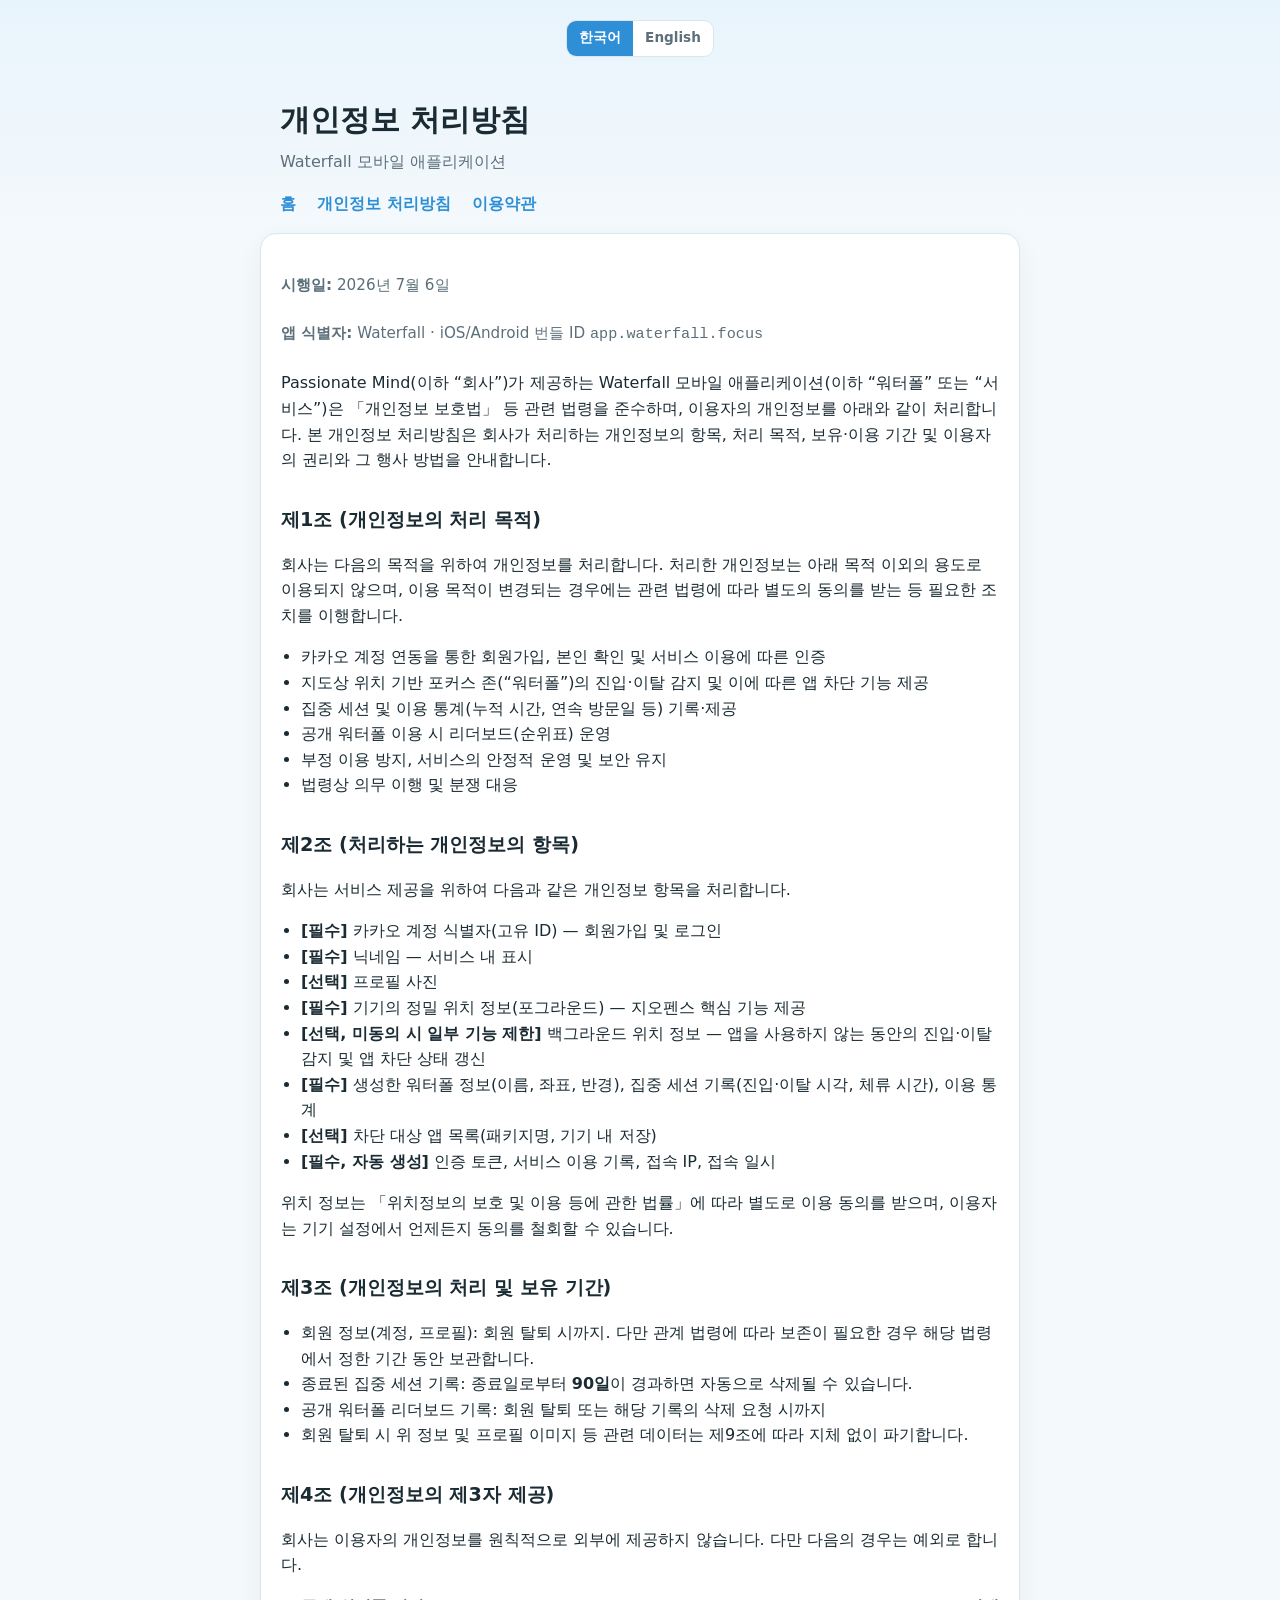
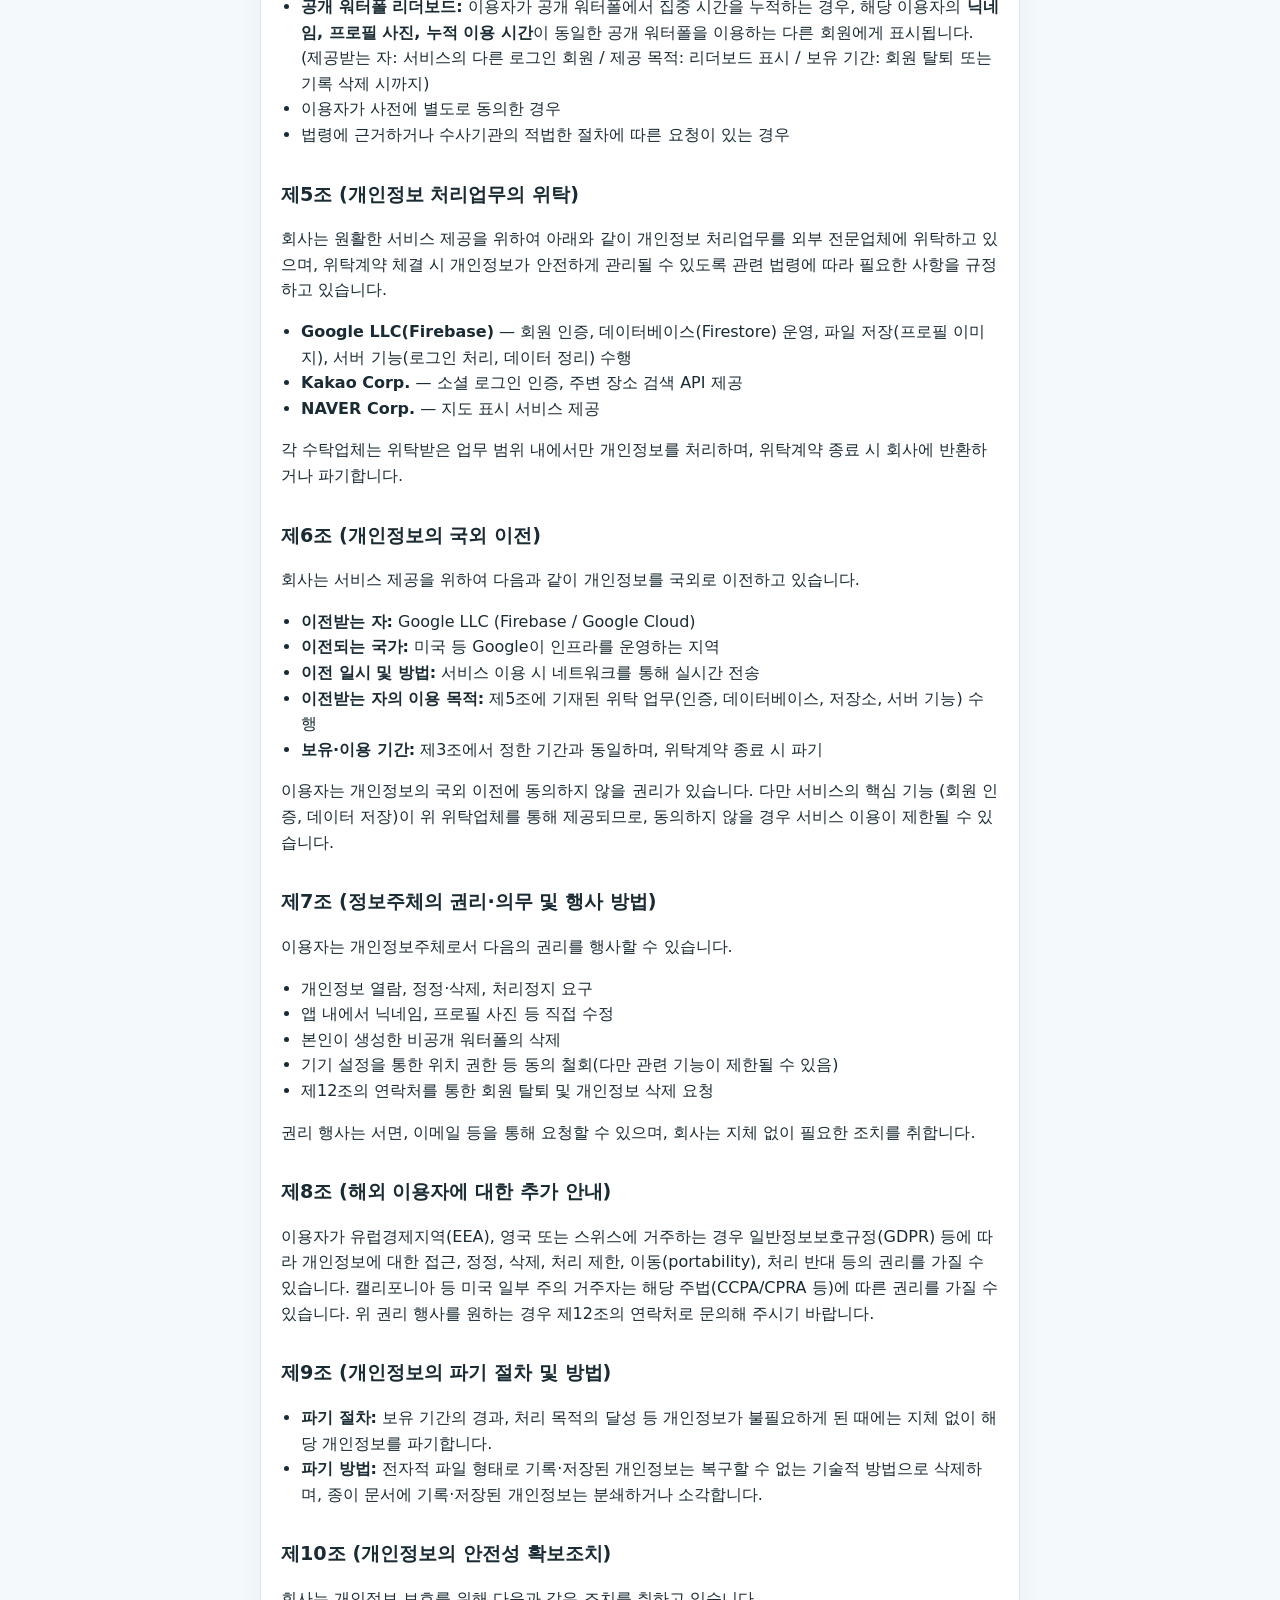
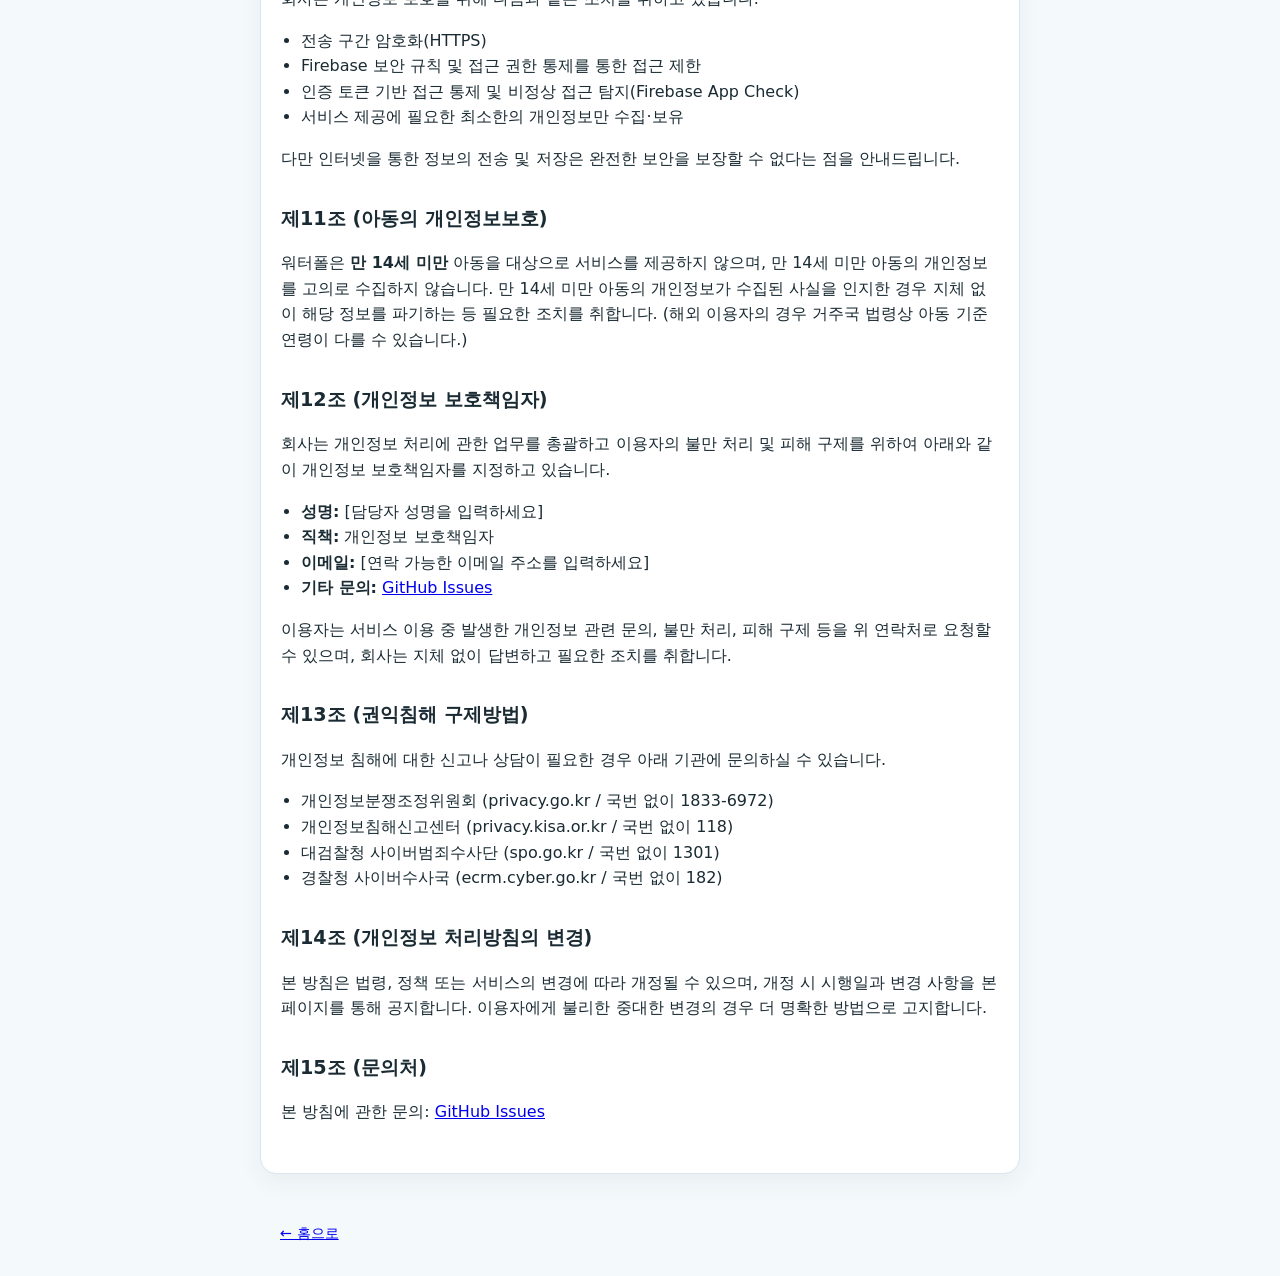
==== commit 0498bab5: "Update bundle ID to app.waterfall.focus on legal pages Sync homepage and privacy policy with the new" ====
--- a/privacy.html
+++ b/privacy.html
@@ -28,6 +28,10 @@
       </nav>
       <main>
         <p class="meta"><strong>시행일:</strong> 2026년 7월 6일</p>
+        <p class="meta">
+          <strong>앱 식별자:</strong> Waterfall · iOS/Android 번들 ID
+          <code>app.waterfall.focus</code>
+        </p>
         <p>
           Passionate Mind(이하 “회사”)가 제공하는 Waterfall 모바일 애플리케이션(이하 “워터폴” 또는
           “서비스”)은 「개인정보 보호법」 등 관련 법령을 준수하며, 이용자의 개인정보를 아래와 같이
@@ -219,6 +223,10 @@
       </nav>
       <main>
         <p class="meta"><strong>Effective date:</strong> July 6, 2026</p>
+        <p class="meta">
+          <strong>App identifier:</strong> Waterfall · iOS/Android bundle ID
+          <code>app.waterfall.focus</code>
+        </p>
         <p>
           Passionate Mind (“the Company”) operates the Waterfall mobile application (“Waterfall”,
           the “Service”) in compliance with applicable data protection law, including South
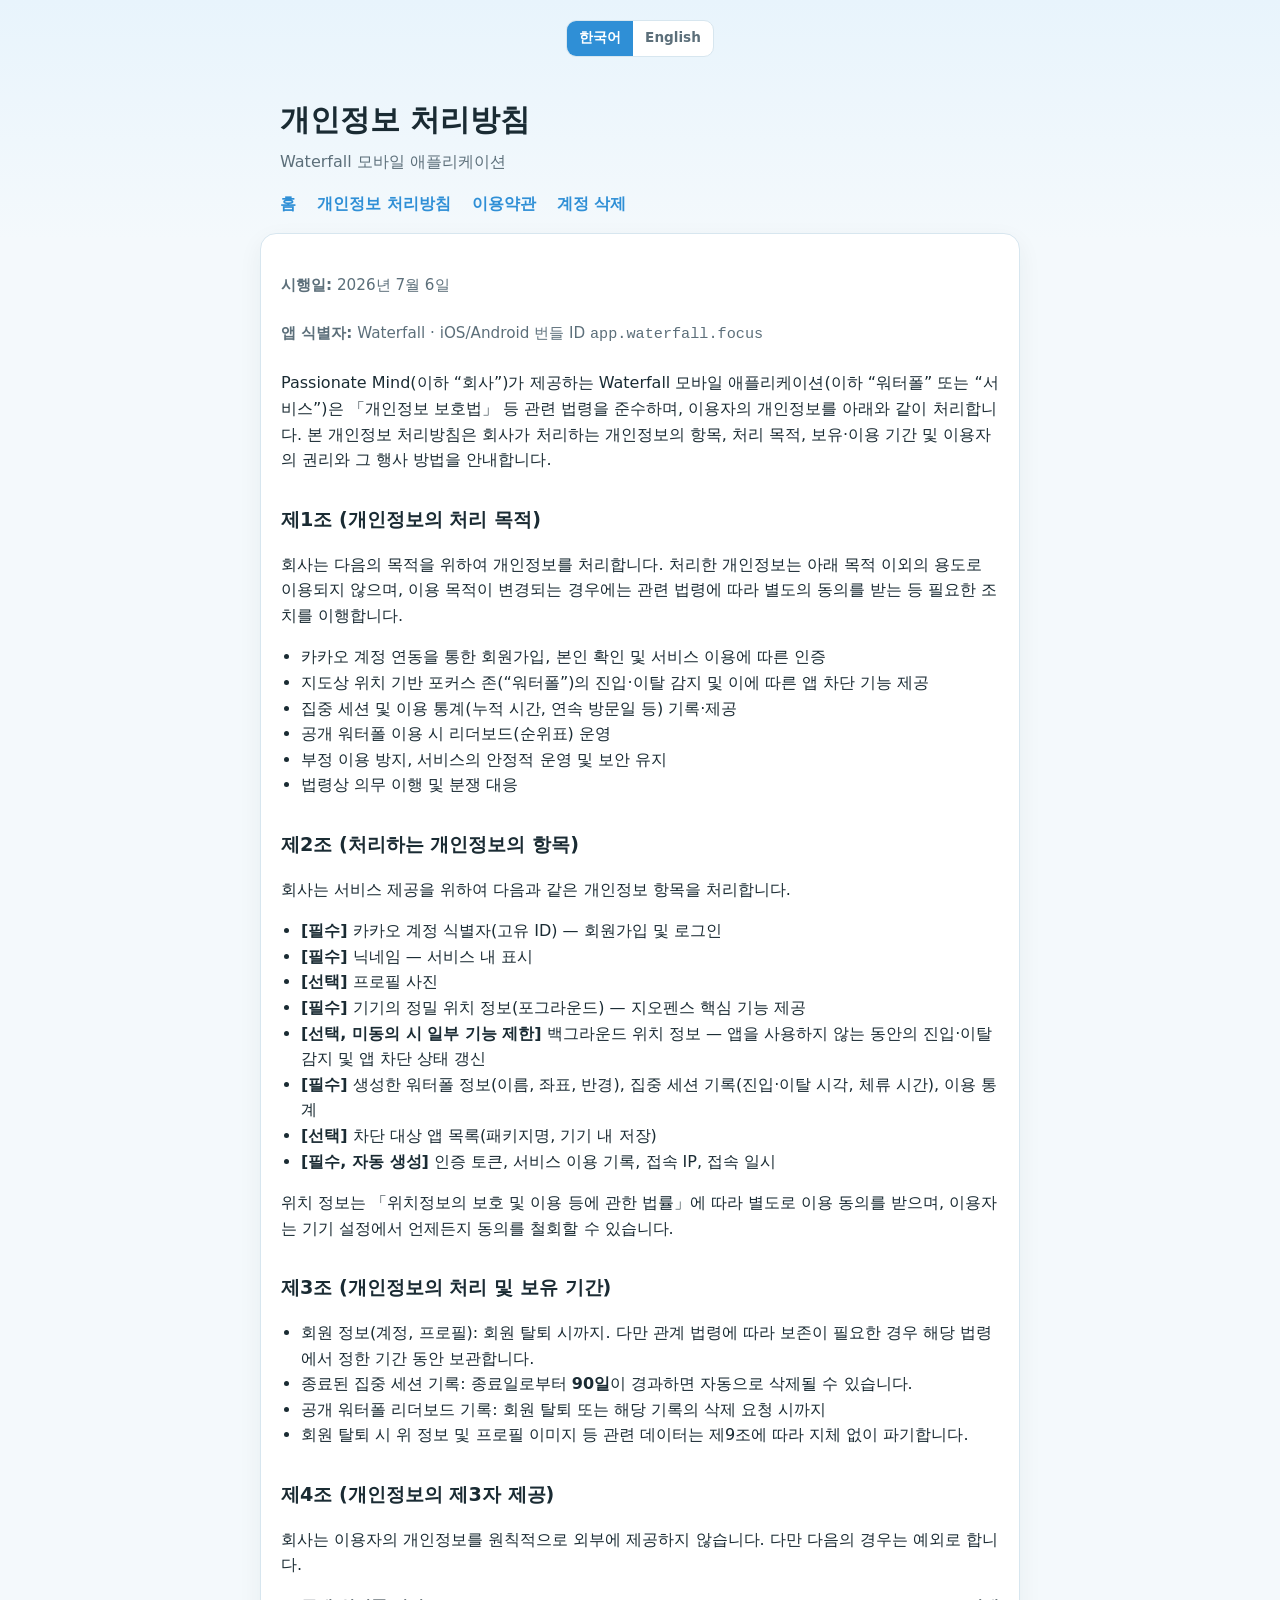
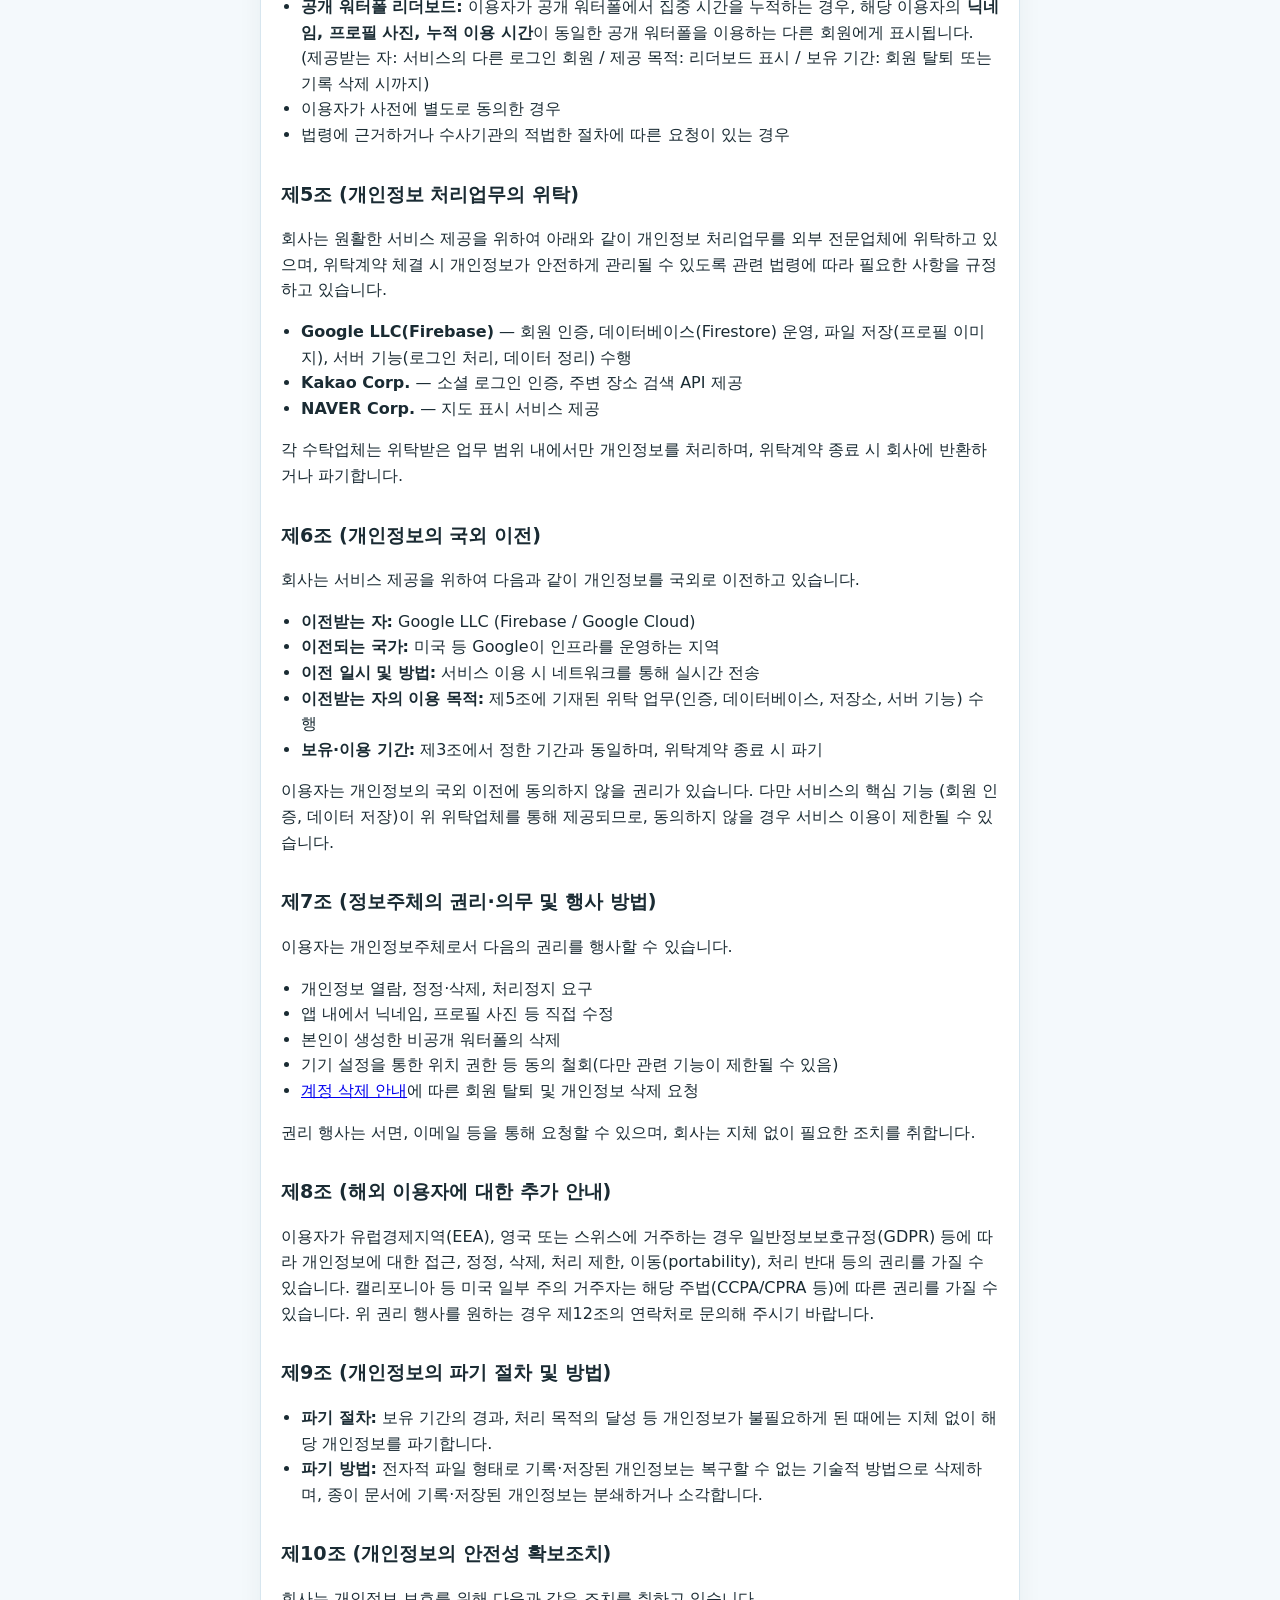
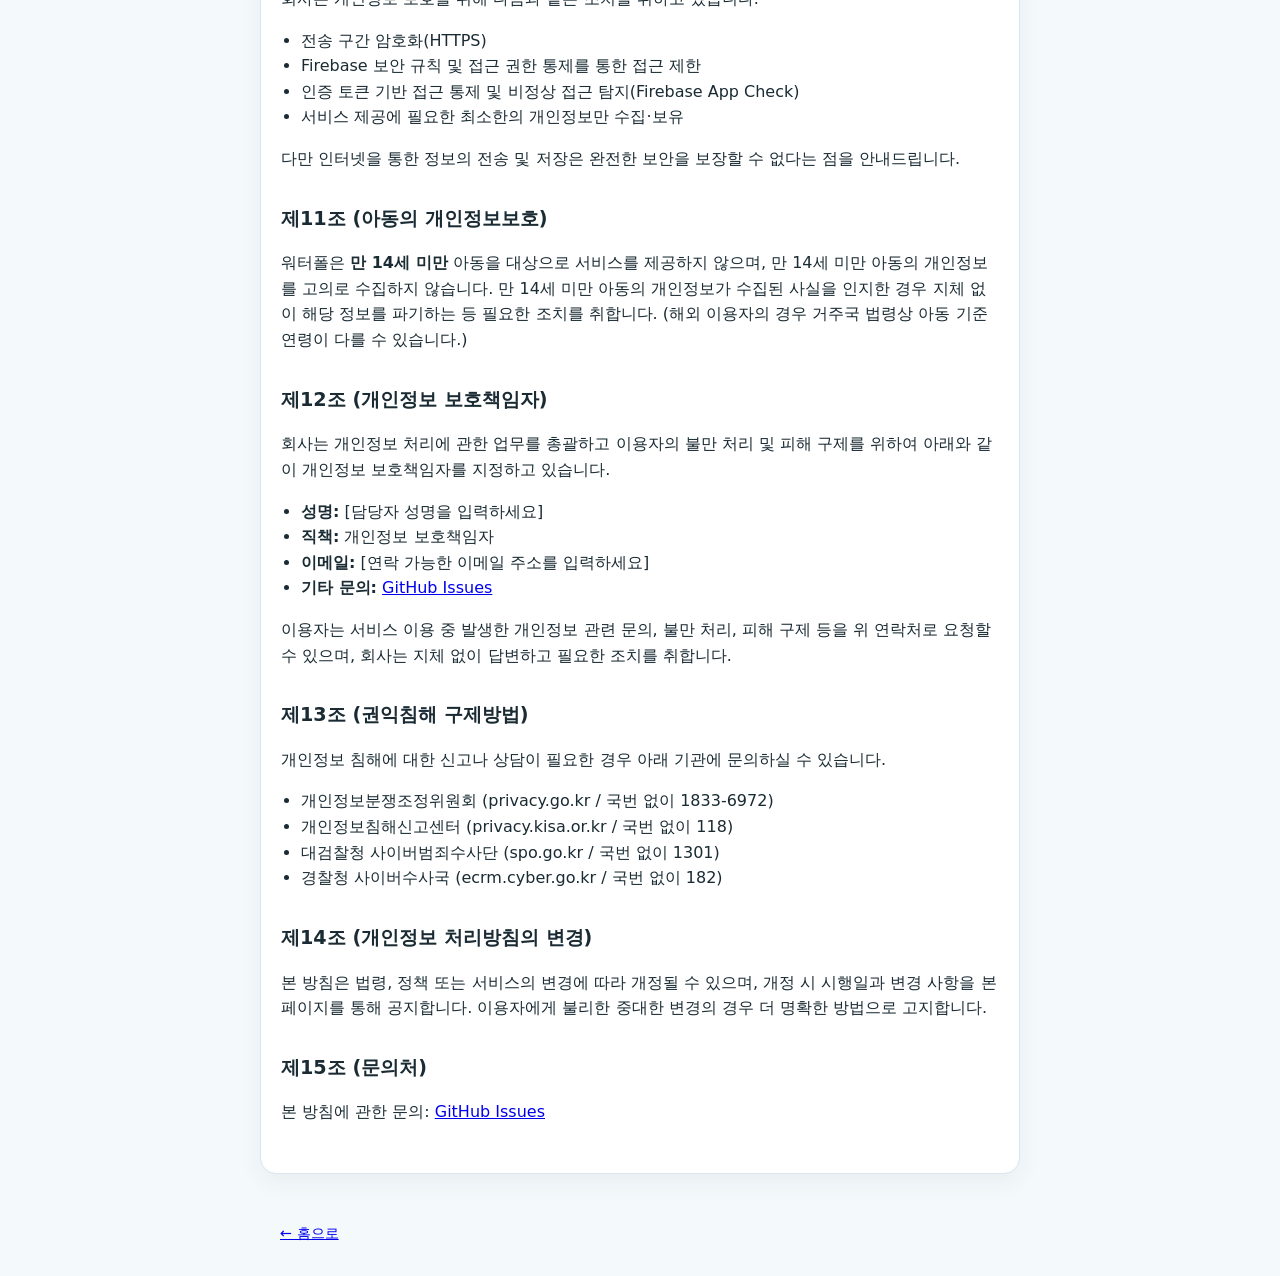
==== commit 2f230cef: "Add account deletion page for Play Console data safety. Co-authored-by: Cursor <cursoragent@cursor.c" ====
--- a/privacy.html
+++ b/privacy.html
@@ -24,6 +24,7 @@
           <a href="index.html">홈</a>
           <a href="privacy.html">개인정보 처리방침</a>
           <a href="terms.html">이용약관</a>
+          <a href="delete-account.html">계정 삭제</a>
         </div>
       </nav>
       <main>
@@ -130,7 +131,7 @@
           <li>앱 내에서 닉네임, 프로필 사진 등 직접 수정</li>
           <li>본인이 생성한 비공개 워터폴의 삭제</li>
           <li>기기 설정을 통한 위치 권한 등 동의 철회(다만 관련 기능이 제한될 수 있음)</li>
-          <li>제12조의 연락처를 통한 회원 탈퇴 및 개인정보 삭제 요청</li>
+          <li><a href="delete-account.html">계정 삭제 안내</a>에 따른 회원 탈퇴 및 개인정보 삭제 요청</li>
         </ul>
         <p>권리 행사는 서면, 이메일 등을 통해 요청할 수 있으며, 회사는 지체 없이 필요한 조치를 취합니다.</p>
 
@@ -219,6 +220,7 @@
           <a href="index.html">Home</a>
           <a href="privacy.html">Privacy Policy</a>
           <a href="terms.html">Terms of Use</a>
+          <a href="delete-account.html">Account deletion</a>
         </div>
       </nav>
       <main>
@@ -302,7 +304,7 @@
           <li>Editing your nickname/profile photo in the app.</li>
           <li>Deleting private waterfalls you created.</li>
           <li>Withdrawing location or other permissions in device settings (may limit functionality).</li>
-          <li>Requesting account deletion via the contact in Article 12.</li>
+          <li>Requesting account deletion via our <a href="delete-account.html">account deletion page</a> or Article 12.</li>
         </ul>
 
         <h2>Article 8. Additional Notice for International Users</h2>
--- a/css/style.css
+++ b/css/style.css
@@ -185,14 +185,3 @@
   color: var(--muted);
   font-size: 0.9rem;
 }
-
-.lang-divider {
-  margin: 2.5rem 0 1rem;
-  padding-top: 1.5rem;
-  border-top: 1px solid var(--border);
-  color: var(--muted);
-  font-size: 0.9rem;
-  font-weight: 600;
-  letter-spacing: 0.02em;
-  text-transform: uppercase;
-}
